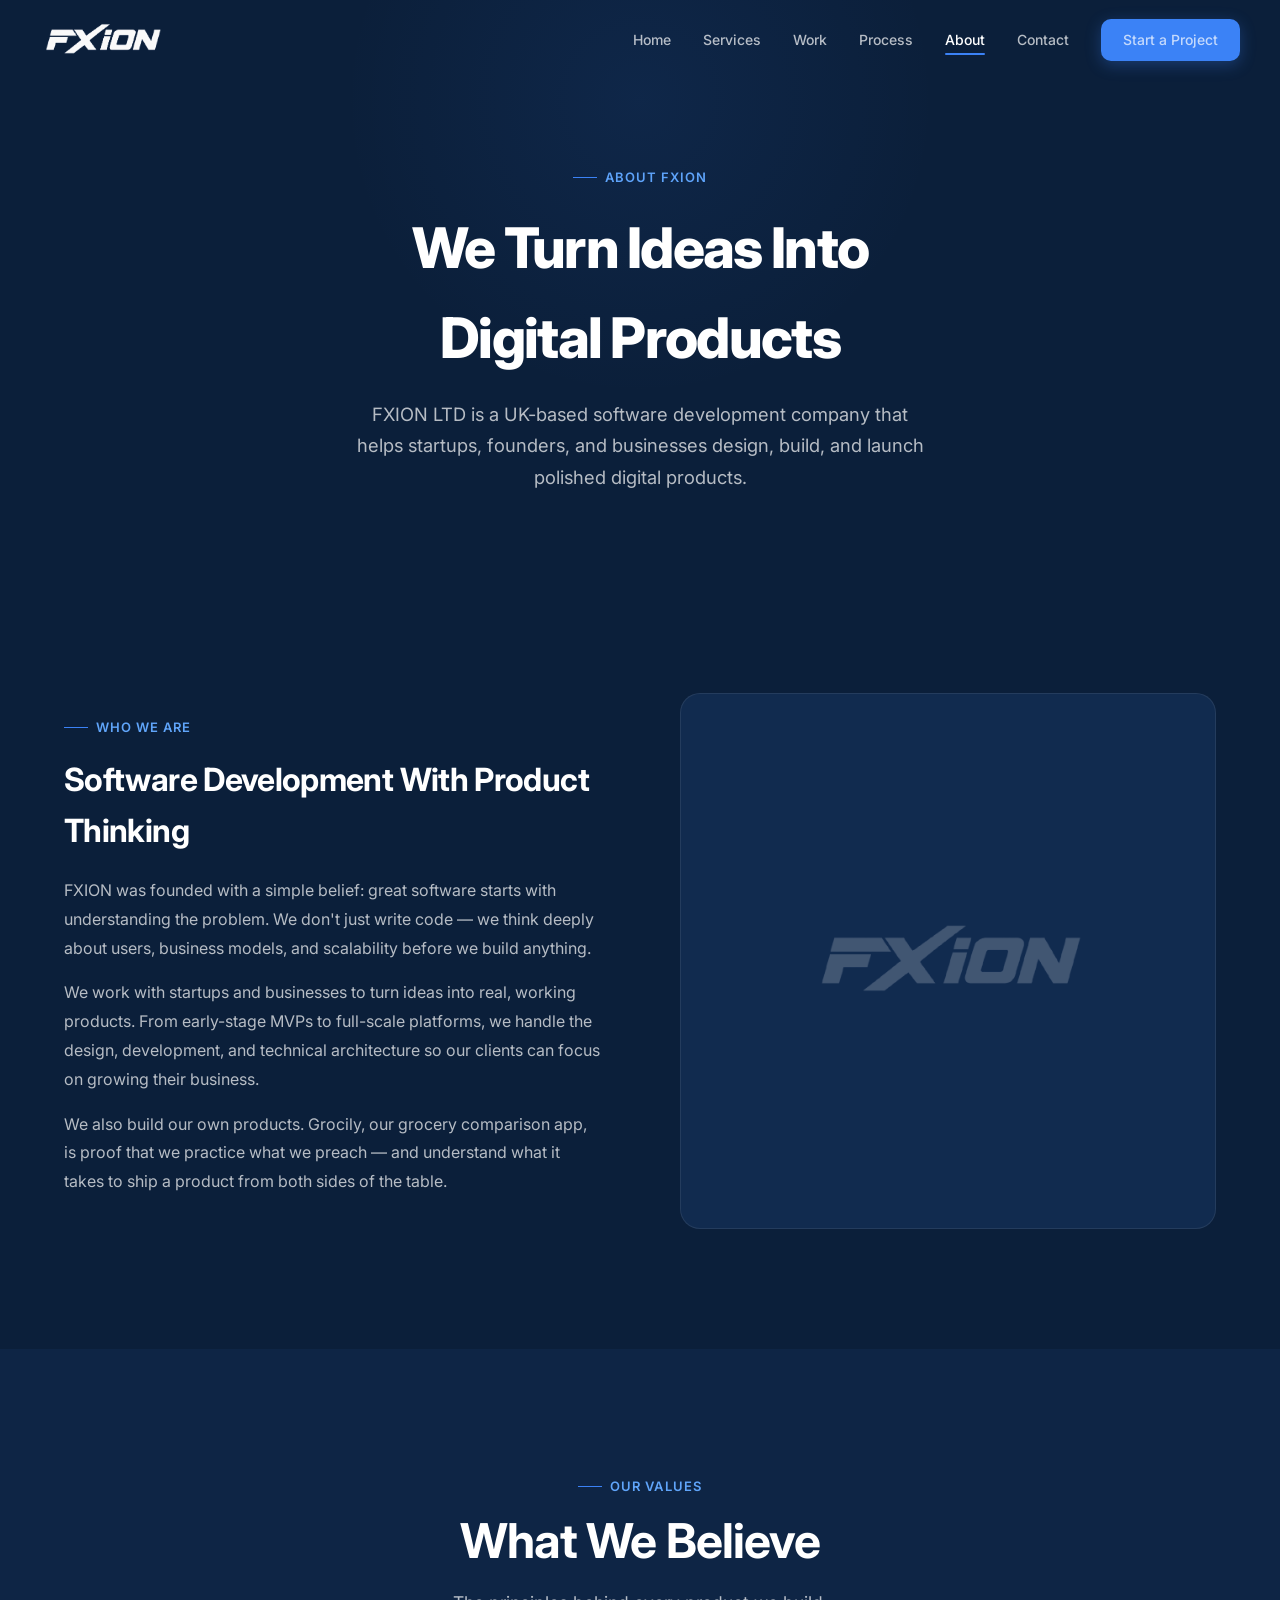
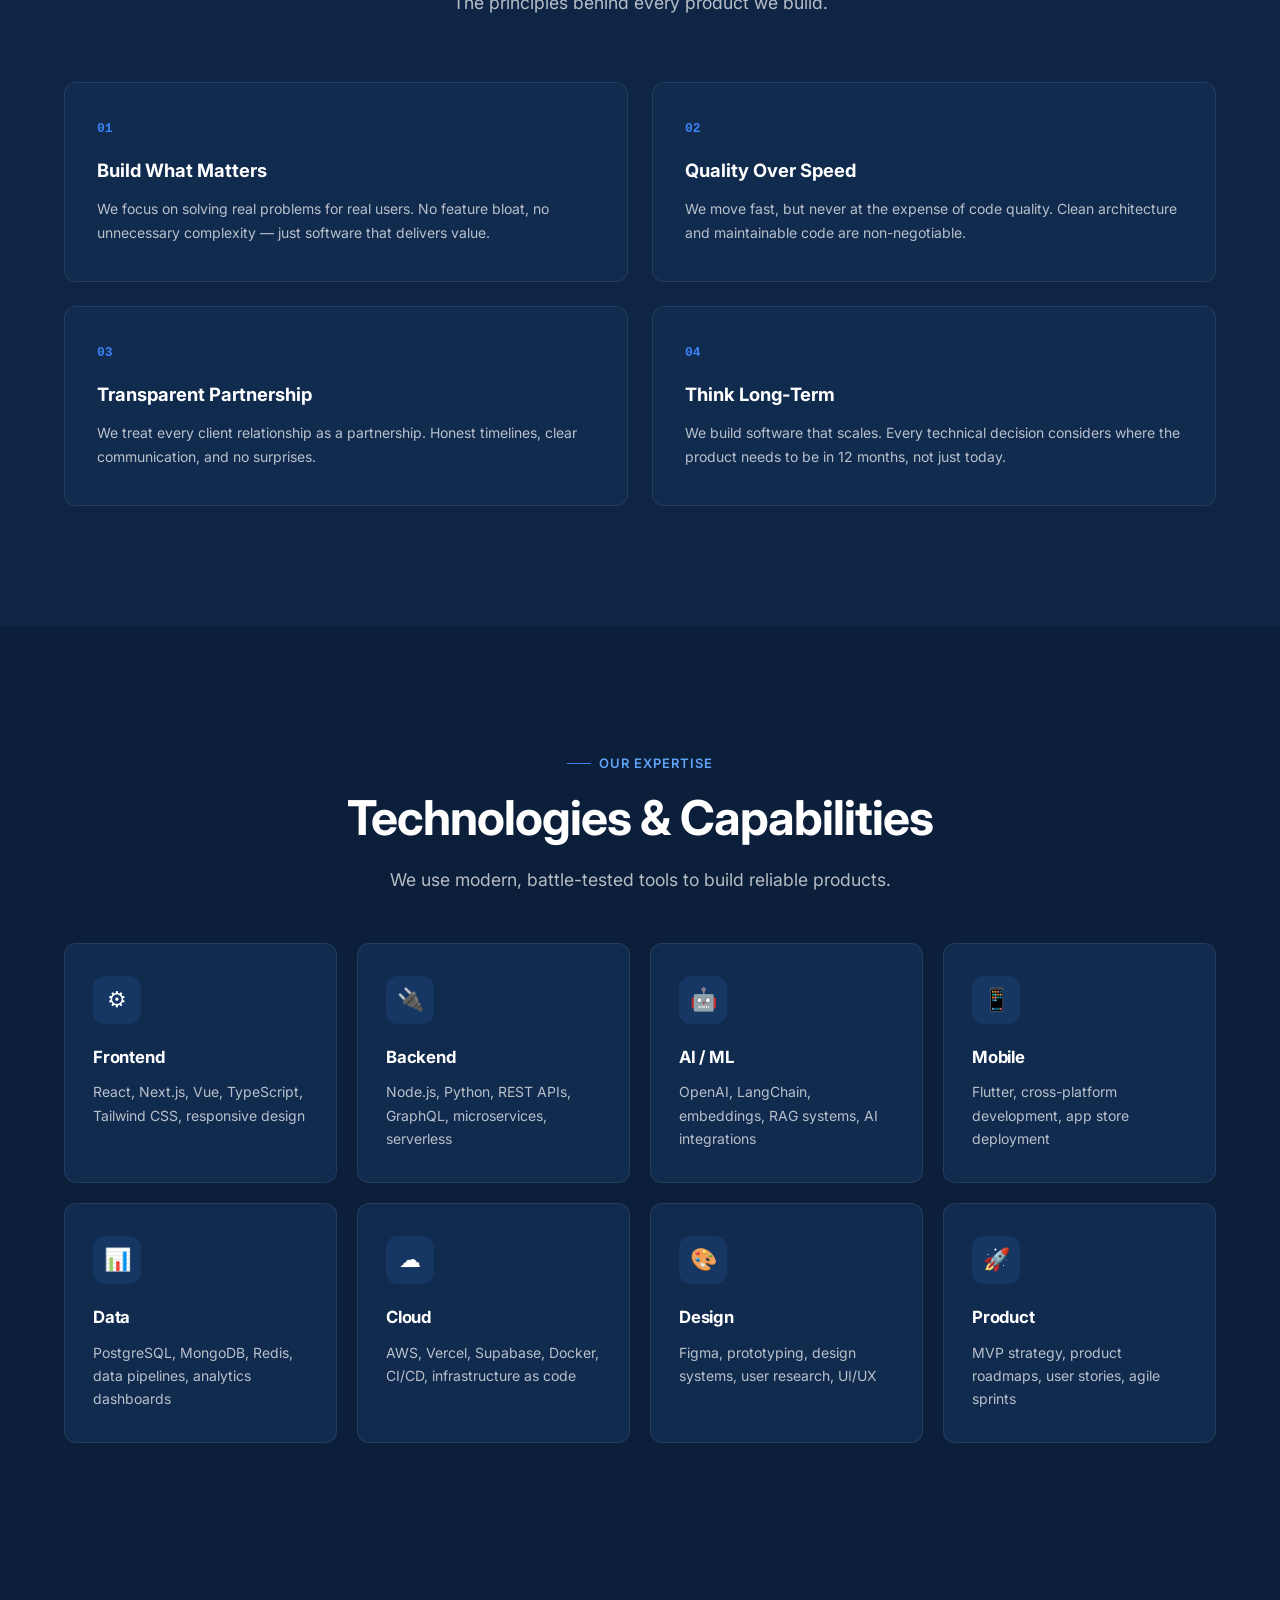
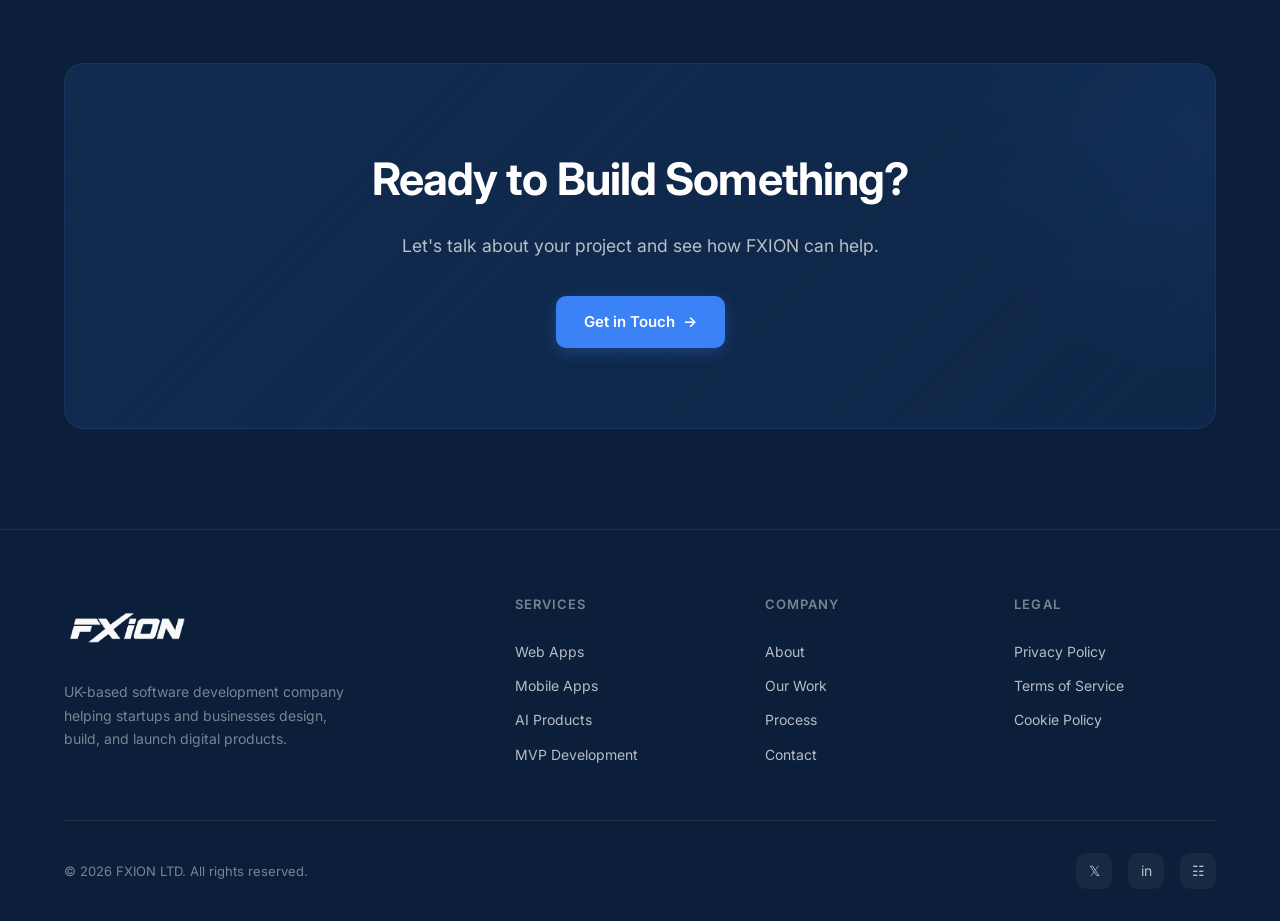
==== about.html @ 4c21328f "Initial FXION LTD website Co-Authored-By: Claude Opus 4.6 <noreply@anthropic.com>" ====
<!DOCTYPE html>
<html lang="en">
<head>
  <meta charset="UTF-8">
  <meta name="viewport" content="width=device-width, initial-scale=1.0">
  <title>About — FXION LTD</title>
  <meta name="description" content="Learn about FXION LTD — a UK-based software development company helping startups and businesses build digital products.">
  <link rel="preconnect" href="https://fonts.googleapis.com">
  <link rel="preconnect" href="https://fonts.gstatic.com" crossorigin>
  <link href="https://fonts.googleapis.com/css2?family=Inter:wght@400;500;600;700;800&display=swap" rel="stylesheet">
  <link rel="stylesheet" href="styles.css">
  <link rel="icon" href="data:image/svg+xml,<svg xmlns='http://www.w3.org/2000/svg' viewBox='0 0 32 32'><text y='28' font-size='28' font-weight='bold' fill='%233B82F6'>X</text></svg>">
</head>
<body>

  <!-- ===== Navigation ===== -->
  <nav class="nav" role="navigation">
    <div class="nav-inner">
      <a href="index.html" class="nav-logo">
        <img src="logo.png" alt="FXION">
      </a>
      <div class="nav-links">
        <a href="index.html">Home</a>
        <a href="index.html#services">Services</a>
        <a href="index.html#work">Work</a>
        <a href="index.html#process">Process</a>
        <a href="about.html" class="active">About</a>
        <a href="contact.html">Contact</a>
        <a href="contact.html" class="btn btn-primary nav-cta">Start a Project</a>
      </div>
      <button class="nav-mobile-toggle" aria-label="Toggle menu" aria-expanded="false">
        <span></span><span></span><span></span>
      </button>
    </div>
    <div class="nav-mobile-menu">
      <a href="index.html">Home</a>
      <a href="index.html#services">Services</a>
      <a href="index.html#work">Work</a>
      <a href="index.html#process">Process</a>
      <a href="about.html">About</a>
      <a href="contact.html">Contact</a>
      <a href="contact.html" class="btn btn-primary" style="margin-top:16px;text-align:center;">Start a Project</a>
    </div>
  </nav>

  <!-- ===== Page Header ===== -->
  <section class="page-header">
    <div class="container">
      <span class="section-label">About FXION</span>
      <h1>We Turn Ideas Into<br>Digital Products</h1>
      <p>FXION LTD is a UK-based software development company that helps startups, founders, and businesses design, build, and launch polished digital products.</p>
    </div>
  </section>

  <!-- ===== Mission ===== -->
  <section class="section">
    <div class="container">
      <div class="about-grid reveal">
        <div>
          <span class="section-label">Who We Are</span>
          <h2>Software Development With Product Thinking</h2>
          <p>FXION was founded with a simple belief: great software starts with understanding the problem. We don't just write code — we think deeply about users, business models, and scalability before we build anything.</p>
          <p>We work with startups and businesses to turn ideas into real, working products. From early-stage MVPs to full-scale platforms, we handle the design, development, and technical architecture so our clients can focus on growing their business.</p>
          <p>We also build our own products. Grocily, our grocery comparison app, is proof that we practice what we preach — and understand what it takes to ship a product from both sides of the table.</p>
        </div>
        <div class="about-visual">
          <img src="logo.png" alt="FXION">
        </div>
      </div>
    </div>
  </section>

  <!-- ===== What We Believe ===== -->
  <section class="section" style="background: var(--bg-secondary);">
    <div class="container">
      <div class="section-center reveal">
        <span class="section-label">Our Values</span>
        <h2 class="section-title">What We Believe</h2>
        <p class="section-subtitle">The principles behind every product we build.</p>
      </div>
      <div class="values-grid">
        <div class="value-card reveal">
          <div class="value-card-number">01</div>
          <h3>Build What Matters</h3>
          <p>We focus on solving real problems for real users. No feature bloat, no unnecessary complexity — just software that delivers value.</p>
        </div>
        <div class="value-card reveal">
          <div class="value-card-number">02</div>
          <h3>Quality Over Speed</h3>
          <p>We move fast, but never at the expense of code quality. Clean architecture and maintainable code are non-negotiable.</p>
        </div>
        <div class="value-card reveal">
          <div class="value-card-number">03</div>
          <h3>Transparent Partnership</h3>
          <p>We treat every client relationship as a partnership. Honest timelines, clear communication, and no surprises.</p>
        </div>
        <div class="value-card reveal">
          <div class="value-card-number">04</div>
          <h3>Think Long-Term</h3>
          <p>We build software that scales. Every technical decision considers where the product needs to be in 12 months, not just today.</p>
        </div>
      </div>
    </div>
  </section>

  <!-- ===== What We Work With ===== -->
  <section class="section">
    <div class="container">
      <div class="section-center reveal">
        <span class="section-label">Our Expertise</span>
        <h2 class="section-title">Technologies &amp; Capabilities</h2>
        <p class="section-subtitle">We use modern, battle-tested tools to build reliable products.</p>
      </div>
      <div class="services-grid" style="margin-top:48px;">
        <div class="service-card reveal">
          <div class="service-icon">&#9881;</div>
          <h3>Frontend</h3>
          <p>React, Next.js, Vue, TypeScript, Tailwind CSS, responsive design</p>
        </div>
        <div class="service-card reveal">
          <div class="service-icon">&#128268;</div>
          <h3>Backend</h3>
          <p>Node.js, Python, REST APIs, GraphQL, microservices, serverless</p>
        </div>
        <div class="service-card reveal">
          <div class="service-icon">&#129302;</div>
          <h3>AI / ML</h3>
          <p>OpenAI, LangChain, embeddings, RAG systems, AI integrations</p>
        </div>
        <div class="service-card reveal">
          <div class="service-icon">&#128241;</div>
          <h3>Mobile</h3>
          <p>Flutter, cross-platform development, app store deployment</p>
        </div>
        <div class="service-card reveal">
          <div class="service-icon">&#128202;</div>
          <h3>Data</h3>
          <p>PostgreSQL, MongoDB, Redis, data pipelines, analytics dashboards</p>
        </div>
        <div class="service-card reveal">
          <div class="service-icon">&#9729;</div>
          <h3>Cloud</h3>
          <p>AWS, Vercel, Supabase, Docker, CI/CD, infrastructure as code</p>
        </div>
        <div class="service-card reveal">
          <div class="service-icon">&#127912;</div>
          <h3>Design</h3>
          <p>Figma, prototyping, design systems, user research, UI/UX</p>
        </div>
        <div class="service-card reveal">
          <div class="service-icon">&#128640;</div>
          <h3>Product</h3>
          <p>MVP strategy, product roadmaps, user stories, agile sprints</p>
        </div>
      </div>
    </div>
  </section>

  <!-- ===== CTA ===== -->
  <section class="cta-banner">
    <div class="container">
      <div class="cta-box reveal">
        <h2>Ready to Build Something?</h2>
        <p>Let's talk about your project and see how FXION can help.</p>
        <div class="hero-actions">
          <a href="contact.html" class="btn btn-primary">Get in Touch <span class="btn-arrow">&rarr;</span></a>
        </div>
      </div>
    </div>
  </section>

  <!-- ===== Footer ===== -->
  <footer class="footer">
    <div class="container">
      <div class="footer-grid">
        <div class="footer-brand">
          <a href="index.html" class="nav-logo">
            <img src="logo.png" alt="FXION">
          </a>
          <p>UK-based software development company helping startups and businesses design, build, and launch digital products.</p>
        </div>
        <div class="footer-col">
          <h4>Services</h4>
          <a href="index.html#services">Web Apps</a>
          <a href="index.html#services">Mobile Apps</a>
          <a href="index.html#services">AI Products</a>
          <a href="index.html#services">MVP Development</a>
        </div>
        <div class="footer-col">
          <h4>Company</h4>
          <a href="about.html">About</a>
          <a href="index.html#work">Our Work</a>
          <a href="index.html#process">Process</a>
          <a href="contact.html">Contact</a>
        </div>
        <div class="footer-col">
          <h4>Legal</h4>
          <a href="#">Privacy Policy</a>
          <a href="#">Terms of Service</a>
          <a href="#">Cookie Policy</a>
        </div>
      </div>
      <div class="footer-bottom">
        <span>&copy; 2026 FXION LTD. All rights reserved.</span>
        <div class="footer-social">
          <a href="#" aria-label="Twitter">&#120143;</a>
          <a href="#" aria-label="LinkedIn">in</a>
          <a href="#" aria-label="GitHub">&#9783;</a>
        </div>
      </div>
    </div>
  </footer>

  <script src="script.js"></script>
</body>
</html>
---- styles.css ----
/* ========================================
   FXION LTD — Global Styles
   ======================================== */

*, *::before, *::after {
  margin: 0;
  padding: 0;
  box-sizing: border-box;
}

:root {
  --bg-primary: #0B1F3A;
  --bg-secondary: #0E2545;
  --bg-card: #112B4F;
  --bg-card-hover: #153562;
  --accent: #3B82F6;
  --accent-light: #60A5FA;
  --accent-glow: rgba(59, 130, 246, 0.12);
  --green: #22C55E;
  --green-glow: rgba(34, 197, 94, 0.12);
  --purple: #818CF8;
  --purple-glow: rgba(129, 140, 248, 0.12);
  --text-primary: #FFFFFF;
  --text-secondary: rgba(255, 255, 255, 0.7);
  --text-muted: rgba(255, 255, 255, 0.45);
  --border: rgba(255, 255, 255, 0.08);
  --border-light: rgba(255, 255, 255, 0.12);
  --radius: 12px;
  --radius-lg: 20px;
  --transition: 0.3s cubic-bezier(0.4, 0, 0.2, 1);
  --font: 'Inter', -apple-system, BlinkMacSystemFont, 'Segoe UI', sans-serif;
  --font-mono: 'JetBrains Mono', 'Fira Code', monospace;
}

html {
  scroll-behavior: smooth;
  -webkit-font-smoothing: antialiased;
  -moz-osx-font-smoothing: grayscale;
}

body {
  font-family: var(--font);
  background: var(--bg-primary);
  color: var(--text-primary);
  line-height: 1.6;
  overflow-x: hidden;
}

a { text-decoration: none; color: inherit; }
img { max-width: 100%; display: block; }
ul { list-style: none; }

/* --- Utility --- */
.container {
  max-width: 1200px;
  margin: 0 auto;
  padding: 0 24px;
}

.section {
  padding: 120px 0;
}

.section-label {
  display: inline-flex;
  align-items: center;
  gap: 8px;
  font-size: 13px;
  font-weight: 600;
  letter-spacing: 0.08em;
  text-transform: uppercase;
  color: var(--accent-light);
  margin-bottom: 16px;
}

.section-label::before {
  content: '';
  width: 24px;
  height: 1px;
  background: var(--accent);
}

.section-title {
  font-size: clamp(2rem, 4vw, 3rem);
  font-weight: 700;
  line-height: 1.15;
  letter-spacing: -0.02em;
  margin-bottom: 20px;
}

.section-subtitle {
  font-size: 1.1rem;
  color: var(--text-secondary);
  max-width: 580px;
  line-height: 1.7;
}

.section-center {
  text-align: center;
}

.section-center .section-subtitle {
  margin-left: auto;
  margin-right: auto;
}

/* --- Buttons --- */
.btn {
  display: inline-flex;
  align-items: center;
  gap: 8px;
  padding: 14px 28px;
  border-radius: 10px;
  font-size: 15px;
  font-weight: 600;
  font-family: var(--font);
  cursor: pointer;
  border: none;
  transition: var(--transition);
  white-space: nowrap;
}

.btn-primary {
  background: var(--accent);
  color: #fff;
  box-shadow: 0 4px 16px rgba(59, 130, 246, 0.3);
}

.btn-primary:hover {
  background: #2563EB;
  transform: translateY(-2px);
  box-shadow: 0 0 24px rgba(59, 130, 246, 0.25), 0 8px 24px rgba(59, 130, 246, 0.35);
}

.btn-secondary {
  background: rgba(255, 255, 255, 0.06);
  color: var(--text-primary);
  border: 1px solid var(--border-light);
}

.btn-secondary:hover {
  background: rgba(255, 255, 255, 0.1);
  border-color: rgba(255, 255, 255, 0.2);
  transform: translateY(-2px);
}

.btn-arrow { transition: transform 0.2s; }
.btn:hover .btn-arrow { transform: translateX(3px); }

/* ========================================
   Navigation
   ======================================== */
.nav {
  position: fixed;
  top: 0;
  left: 0;
  right: 0;
  z-index: 1000;
  padding: 0 24px;
  transition: var(--transition);
}

.nav.scrolled {
  background: rgba(11, 31, 58, 0.85);
  backdrop-filter: blur(20px);
  -webkit-backdrop-filter: blur(20px);
  border-bottom: 1px solid var(--border);
}

.nav-inner {
  max-width: 1200px;
  margin: 0 auto;
  display: flex;
  align-items: center;
  justify-content: space-between;
  height: 80px;
}

.nav-logo {
  display: flex;
  align-items: center;
}

.nav-logo img {
  height: 70px;
  width: auto;
}

.nav-links {
  display: flex;
  align-items: center;
  gap: 32px;
}

.nav-links a {
  font-size: 14px;
  font-weight: 500;
  color: var(--text-secondary);
  transition: var(--transition);
  position: relative;
}

.nav-links a:hover,
.nav-links a.active {
  color: var(--text-primary);
}

.nav-links a.active::after {
  content: '';
  position: absolute;
  bottom: -4px;
  left: 0;
  right: 0;
  height: 2px;
  background: var(--accent);
  border-radius: 1px;
}

.nav-cta {
  padding: 10px 22px !important;
  font-size: 14px !important;
}

.nav-mobile-toggle {
  display: none;
  flex-direction: column;
  gap: 5px;
  cursor: pointer;
  padding: 4px;
  background: none;
  border: none;
}

.nav-mobile-toggle span {
  width: 22px;
  height: 2px;
  background: var(--text-primary);
  border-radius: 2px;
  transition: var(--transition);
}

.nav-mobile-menu {
  display: none;
  position: fixed;
  top: 80px;
  left: 0;
  right: 0;
  bottom: 0;
  background: var(--bg-primary);
  padding: 40px 24px;
  flex-direction: column;
  gap: 24px;
  z-index: 999;
}

.nav-mobile-menu.open { display: flex; }

.nav-mobile-menu a {
  font-size: 1.25rem;
  font-weight: 500;
  color: var(--text-secondary);
  padding: 12px 0;
  border-bottom: 1px solid var(--border);
  transition: var(--transition);
}

.nav-mobile-menu a:hover { color: var(--text-primary); }

/* ========================================
   Hero
   ======================================== */
.hero {
  min-height: 100vh;
  display: flex;
  align-items: center;
  position: relative;
  overflow: hidden;
  padding-top: 80px;
}

.hero-bg {
  position: absolute;
  inset: 0;
  overflow: hidden;
  pointer-events: none;
}

.hero-gradient-1 {
  position: absolute;
  width: 800px;
  height: 800px;
  border-radius: 50%;
  background: radial-gradient(circle, rgba(59, 130, 246, 0.12) 0%, transparent 70%);
  top: -200px;
  right: -200px;
  animation: floatGlow 8s ease-in-out infinite;
}

.hero-gradient-2 {
  position: absolute;
  width: 600px;
  height: 600px;
  border-radius: 50%;
  background: radial-gradient(circle, rgba(59, 130, 246, 0.06) 0%, transparent 70%);
  bottom: -100px;
  left: -150px;
  animation: floatGlow 10s ease-in-out infinite reverse;
}

.hero-grid {
  position: absolute;
  inset: 0;
  background-image:
    linear-gradient(rgba(255, 255, 255, 0.02) 1px, transparent 1px),
    linear-gradient(90deg, rgba(255, 255, 255, 0.02) 1px, transparent 1px);
  background-size: 80px 80px;
  mask-image: radial-gradient(ellipse 60% 60% at 50% 40%, black 20%, transparent 70%);
  -webkit-mask-image: radial-gradient(ellipse 60% 60% at 50% 40%, black 20%, transparent 70%);
}

.hero-content {
  position: relative;
  z-index: 1;
  text-align: center;
  max-width: 840px;
  margin: 0 auto;
}

.hero-badge {
  display: inline-flex;
  align-items: center;
  gap: 8px;
  padding: 8px 16px;
  background: rgba(59, 130, 246, 0.1);
  border: 1px solid rgba(59, 130, 246, 0.2);
  border-radius: 100px;
  font-size: 13px;
  font-weight: 500;
  color: var(--accent-light);
  margin-bottom: 32px;
  animation: fadeInUp 0.8s ease both;
}

.hero-badge-dot {
  width: 6px;
  height: 6px;
  background: var(--green);
  border-radius: 50%;
  animation: pulse 2s infinite;
}

.hero h1 {
  font-size: clamp(2.8rem, 7vw, 4.5rem);
  font-weight: 800;
  line-height: 1.08;
  letter-spacing: -0.03em;
  margin-bottom: 24px;
  animation: fadeInUp 0.8s ease 0.1s both;
}

.hero h1 .highlight {
  background: linear-gradient(135deg, var(--accent-light) 0%, var(--accent) 50%, #818CF8 100%);
  -webkit-background-clip: text;
  -webkit-text-fill-color: transparent;
  background-clip: text;
}

.hero-subtitle {
  font-size: clamp(1.05rem, 2vw, 1.2rem);
  color: var(--text-secondary);
  max-width: 620px;
  margin: 0 auto 40px;
  line-height: 1.7;
  animation: fadeInUp 0.8s ease 0.2s both;
}

.hero-actions {
  display: flex;
  align-items: center;
  justify-content: center;
  gap: 16px;
  flex-wrap: wrap;
  animation: fadeInUp 0.8s ease 0.3s both;
}

.hero-clients {
  margin-top: 80px;
  padding-top: 48px;
  border-top: 1px solid var(--border);
  animation: fadeInUp 0.8s ease 0.5s both;
  text-align: center;
}

.hero-clients-label {
  font-size: 13px;
  font-weight: 500;
  color: var(--text-muted);
  text-transform: uppercase;
  letter-spacing: 0.08em;
  margin-bottom: 24px;
}

.hero-clients-logos {
  display: flex;
  justify-content: center;
  align-items: center;
  gap: 48px;
  flex-wrap: wrap;
}

.client-logo {
  font-size: 1.1rem;
  font-weight: 700;
  color: var(--text-muted);
  letter-spacing: 0.02em;
  opacity: 0.5;
  transition: var(--transition);
}

.client-logo:hover { opacity: 0.8; }

/* ========================================
   Services
   ======================================== */
.services-grid {
  display: grid;
  grid-template-columns: repeat(4, 1fr);
  gap: 20px;
  margin-top: 64px;
}

.service-card {
  padding: 32px 28px;
  border-radius: var(--radius);
  background: var(--bg-card);
  border: 1px solid var(--border);
  transition: var(--transition);
  position: relative;
  overflow: hidden;
}

.service-card::before {
  content: '';
  position: absolute;
  top: 0;
  left: 0;
  right: 0;
  height: 2px;
  background: linear-gradient(90deg, transparent, var(--accent), transparent);
  opacity: 0;
  transition: var(--transition);
}

.service-card:hover {
  background: var(--bg-card-hover);
  border-color: rgba(59, 130, 246, 0.2);
  transform: translateY(-4px);
}

.service-card:hover::before { opacity: 1; }

.service-icon {
  width: 48px;
  height: 48px;
  border-radius: 12px;
  background: var(--accent-glow);
  display: flex;
  align-items: center;
  justify-content: center;
  margin-bottom: 20px;
  font-size: 22px;
}

.service-card h3 {
  font-size: 1.05rem;
  font-weight: 700;
  margin-bottom: 10px;
  letter-spacing: -0.01em;
}

.service-card p {
  font-size: 14px;
  color: var(--text-secondary);
  line-height: 1.65;
}

/* ========================================
   Products & Work
   ======================================== */
.work-category {
  margin-bottom: 32px;
}

.work-category-label {
  display: inline-flex;
  align-items: center;
  gap: 8px;
  padding: 6px 14px;
  border-radius: 100px;
  font-size: 12px;
  font-weight: 600;
  letter-spacing: 0.06em;
  text-transform: uppercase;
  margin-bottom: 24px;
}

.work-category-label.own {
  background: var(--green-glow);
  color: var(--green);
  border: 1px solid rgba(34, 197, 94, 0.2);
}

.work-category-label.client {
  background: var(--purple-glow);
  color: var(--purple);
  border: 1px solid rgba(129, 140, 248, 0.2);
}

.work-card {
  display: grid;
  grid-template-columns: 1fr 1fr;
  gap: 64px;
  align-items: center;
  padding: 48px;
  border-radius: var(--radius-lg);
  background: var(--bg-card);
  border: 1px solid var(--border);
  margin-bottom: 32px;
  transition: var(--transition);
}

.work-card:hover {
  border-color: var(--border-light);
}

.work-card-info h3 {
  font-size: 1.6rem;
  font-weight: 700;
  letter-spacing: -0.02em;
  margin-bottom: 8px;
}

.work-card-badge {
  display: inline-block;
  font-size: 12px;
  font-weight: 600;
  padding: 4px 12px;
  border-radius: 100px;
  margin-bottom: 16px;
}

.work-card-badge.own {
  background: var(--green-glow);
  color: var(--green);
}

.work-card-badge.client {
  background: var(--purple-glow);
  color: var(--purple);
}

.work-card-info p {
  font-size: 15px;
  color: var(--text-secondary);
  line-height: 1.75;
  margin-bottom: 24px;
}

.work-card-tags {
  display: flex;
  flex-wrap: wrap;
  gap: 8px;
}

.work-tag {
  font-size: 12px;
  font-weight: 500;
  padding: 6px 14px;
  border-radius: 100px;
  background: rgba(255, 255, 255, 0.05);
  color: var(--text-secondary);
  border: 1px solid var(--border);
}

.work-card-visual {
  border-radius: var(--radius);
  overflow: hidden;
  background: var(--bg-secondary);
  border: 1px solid var(--border);
  aspect-ratio: 4 / 3;
  display: flex;
  align-items: center;
  justify-content: center;
  position: relative;
}

/* Grocily mockup */
.grocily-mockup {
  width: 220px;
  background: #fff;
  border-radius: 24px;
  padding: 16px;
  box-shadow: 0 20px 60px rgba(0, 0, 0, 0.3);
  position: relative;
}

.grocily-header {
  text-align: center;
  margin-bottom: 16px;
}

.grocily-header h4 {
  font-size: 16px;
  font-weight: 800;
  color: var(--green);
  letter-spacing: -0.02em;
}

.grocily-header p {
  font-size: 10px;
  color: #888;
  margin-top: 2px;
}

.grocily-list {
  display: flex;
  flex-direction: column;
  gap: 8px;
  margin-bottom: 16px;
}

.grocily-item {
  display: flex;
  align-items: center;
  gap: 10px;
  padding: 10px 12px;
  background: #f5f7fa;
  border-radius: 10px;
  font-size: 13px;
  font-weight: 500;
  color: #333;
}

.grocily-check {
  width: 18px;
  height: 18px;
  border-radius: 5px;
  border: 2px solid #ddd;
  flex-shrink: 0;
}

.grocily-item.checked .grocily-check {
  background: var(--green);
  border-color: var(--green);
  position: relative;
}

.grocily-item.checked .grocily-check::after {
  content: '';
  position: absolute;
  top: 3px;
  left: 5px;
  width: 5px;
  height: 8px;
  border: solid #fff;
  border-width: 0 2px 2px 0;
  transform: rotate(45deg);
}

.grocily-compare {
  background: var(--green);
  color: #fff;
  border: none;
  border-radius: 10px;
  padding: 10px;
  width: 100%;
  font-size: 13px;
  font-weight: 700;
  font-family: var(--font);
  text-align: center;
}

/* AIGEO mockup */
.aigeo-mockup {
  padding: 24px;
  width: 85%;
}

.aigeo-bar {
  display: flex;
  align-items: center;
  gap: 8px;
  margin-bottom: 20px;
}

.aigeo-dot {
  width: 10px;
  height: 10px;
  border-radius: 50%;
}

.aigeo-dot:nth-child(1) { background: #EF4444; }
.aigeo-dot:nth-child(2) { background: #F59E0B; }
.aigeo-dot:nth-child(3) { background: #22C55E; }

.aigeo-content {
  display: flex;
  gap: 12px;
}

.aigeo-chart {
  flex: 2;
  background: var(--bg-card);
  border-radius: 10px;
  border: 1px solid var(--border);
  padding: 16px;
}

.aigeo-chart-title {
  font-size: 10px;
  font-weight: 600;
  color: var(--text-muted);
  text-transform: uppercase;
  letter-spacing: 0.06em;
  margin-bottom: 12px;
}

.aigeo-bars {
  display: flex;
  align-items: flex-end;
  gap: 6px;
  height: 100px;
}

.aigeo-bar-item {
  flex: 1;
  border-radius: 4px 4px 0 0;
  opacity: 0;
  animation: barGrow 0.6s ease forwards;
}

.aigeo-bar-item:nth-child(1) { height: 45%; background: linear-gradient(to top, var(--purple), #a78bfa); animation-delay: 0.1s; }
.aigeo-bar-item:nth-child(2) { height: 65%; background: linear-gradient(to top, var(--purple), #a78bfa); animation-delay: 0.15s; }
.aigeo-bar-item:nth-child(3) { height: 50%; background: linear-gradient(to top, var(--purple), #a78bfa); animation-delay: 0.2s; }
.aigeo-bar-item:nth-child(4) { height: 80%; background: linear-gradient(to top, var(--purple), #a78bfa); animation-delay: 0.25s; }
.aigeo-bar-item:nth-child(5) { height: 70%; background: linear-gradient(to top, var(--purple), #a78bfa); animation-delay: 0.3s; }
.aigeo-bar-item:nth-child(6) { height: 90%; background: linear-gradient(to top, var(--purple), #a78bfa); animation-delay: 0.35s; }

.aigeo-sidebar {
  flex: 1;
  display: flex;
  flex-direction: column;
  gap: 12px;
}

.aigeo-metric {
  flex: 1;
  background: var(--bg-card);
  border-radius: 10px;
  border: 1px solid var(--border);
  padding: 14px;
  display: flex;
  flex-direction: column;
  justify-content: center;
}

.aigeo-metric-label {
  font-size: 9px;
  font-weight: 600;
  color: var(--text-muted);
  text-transform: uppercase;
  letter-spacing: 0.06em;
  margin-bottom: 4px;
}

.aigeo-metric-value {
  font-size: 1.2rem;
  font-weight: 700;
  font-family: var(--font-mono);
  color: var(--purple);
}

.aigeo-metric-change {
  font-size: 10px;
  font-weight: 600;
  color: var(--green);
  margin-top: 2px;
}

/* ========================================
   Process
   ======================================== */
.process-grid {
  display: grid;
  grid-template-columns: repeat(3, 1fr);
  gap: 24px;
  margin-top: 64px;
}

.process-grid .row-2 {
  margin-top: 24px;
}

.process-card {
  padding: 36px 32px;
  border-radius: var(--radius);
  background: var(--bg-card);
  border: 1px solid var(--border);
  transition: var(--transition);
  position: relative;
}

.process-card:hover {
  border-color: var(--border-light);
  transform: translateY(-2px);
}

.process-number {
  font-size: 13px;
  font-weight: 700;
  color: var(--accent);
  font-family: var(--font-mono);
  margin-bottom: 16px;
}

.process-card h3 {
  font-size: 1.15rem;
  font-weight: 700;
  margin-bottom: 10px;
}

.process-card p {
  font-size: 14px;
  color: var(--text-secondary);
  line-height: 1.7;
}

/* ========================================
   Why FXION
   ======================================== */
.why-grid {
  display: grid;
  grid-template-columns: repeat(2, 1fr);
  gap: 20px;
  margin-top: 64px;
}

.why-card {
  padding: 32px 28px;
  border-radius: var(--radius);
  background: var(--bg-card);
  border: 1px solid var(--border);
  transition: var(--transition);
  display: flex;
  gap: 16px;
  align-items: flex-start;
}

.why-card:hover {
  border-color: var(--border-light);
  transform: translateY(-2px);
}

.why-icon {
  width: 40px;
  height: 40px;
  border-radius: 10px;
  background: var(--accent-glow);
  display: flex;
  align-items: center;
  justify-content: center;
  flex-shrink: 0;
  font-size: 18px;
}

.why-card h3 {
  font-size: 1rem;
  font-weight: 700;
  margin-bottom: 6px;
}

.why-card p {
  font-size: 14px;
  color: var(--text-secondary);
  line-height: 1.65;
}

/* ========================================
   CTA Banner
   ======================================== */
.cta-banner {
  text-align: center;
  padding: 100px 0;
}

.cta-box {
  padding: 80px 60px;
  border-radius: var(--radius-lg);
  background: linear-gradient(135deg, var(--bg-card) 0%, rgba(59, 130, 246, 0.08) 100%);
  border: 1px solid rgba(59, 130, 246, 0.15);
  position: relative;
  overflow: hidden;
}

.cta-box::before {
  content: '';
  position: absolute;
  top: -50%;
  right: -20%;
  width: 500px;
  height: 500px;
  border-radius: 50%;
  background: radial-gradient(circle, rgba(59, 130, 246, 0.08) 0%, transparent 70%);
  pointer-events: none;
}

.cta-box h2 {
  font-size: clamp(2rem, 4vw, 2.8rem);
  font-weight: 700;
  letter-spacing: -0.02em;
  margin-bottom: 16px;
  position: relative;
}

.cta-box p {
  color: var(--text-secondary);
  font-size: 1.1rem;
  margin-bottom: 36px;
  position: relative;
}

.cta-box .hero-actions { position: relative; }

/* ========================================
   Page Header (About / Contact)
   ======================================== */
.page-header {
  padding: 160px 0 80px;
  text-align: center;
  position: relative;
  overflow: hidden;
}

.page-header::before {
  content: '';
  position: absolute;
  width: 600px;
  height: 600px;
  border-radius: 50%;
  background: radial-gradient(circle, rgba(59, 130, 246, 0.08) 0%, transparent 70%);
  top: -200px;
  left: 50%;
  transform: translateX(-50%);
  pointer-events: none;
}

.page-header h1 {
  font-size: clamp(2.5rem, 5vw, 3.5rem);
  font-weight: 800;
  letter-spacing: -0.03em;
  margin-bottom: 16px;
  position: relative;
}

.page-header p {
  font-size: 1.15rem;
  color: var(--text-secondary);
  max-width: 580px;
  margin: 0 auto;
  line-height: 1.7;
  position: relative;
}

/* ========================================
   About Page
   ======================================== */
.about-grid {
  display: grid;
  grid-template-columns: 1fr 1fr;
  gap: 80px;
  align-items: center;
}

.about-grid h2 {
  font-size: 2rem;
  font-weight: 700;
  letter-spacing: -0.02em;
  margin-bottom: 20px;
}

.about-grid p {
  color: var(--text-secondary);
  line-height: 1.8;
  margin-bottom: 16px;
}

.about-visual {
  border-radius: var(--radius-lg);
  background: var(--bg-card);
  border: 1px solid var(--border);
  padding: 48px;
  display: flex;
  align-items: center;
  justify-content: center;
  aspect-ratio: 1;
}

.about-visual img {
  width: 280px;
  height: auto;
  opacity: 0.2;
  filter: brightness(2);
}

.values-grid {
  display: grid;
  grid-template-columns: repeat(2, 1fr);
  gap: 24px;
  margin-top: 64px;
}

.value-card {
  padding: 36px 32px;
  border-radius: var(--radius);
  background: var(--bg-card);
  border: 1px solid var(--border);
  transition: var(--transition);
}

.value-card:hover {
  border-color: var(--border-light);
  transform: translateY(-2px);
}

.value-card-number {
  font-size: 13px;
  font-weight: 700;
  color: var(--accent);
  font-family: var(--font-mono);
  margin-bottom: 16px;
}

.value-card h3 {
  font-size: 1.15rem;
  font-weight: 700;
  margin-bottom: 12px;
}

.value-card p {
  font-size: 14px;
  color: var(--text-secondary);
  line-height: 1.7;
}

/* ========================================
   Contact Page
   ======================================== */
.contact-grid {
  display: grid;
  grid-template-columns: 1fr 1fr;
  gap: 64px;
  align-items: start;
}

.contact-info h2 {
  font-size: 2rem;
  font-weight: 700;
  letter-spacing: -0.02em;
  margin-bottom: 16px;
}

.contact-info > p {
  color: var(--text-secondary);
  line-height: 1.7;
  margin-bottom: 40px;
}

.contact-methods {
  display: flex;
  flex-direction: column;
  gap: 24px;
}

.contact-method {
  display: flex;
  align-items: flex-start;
  gap: 16px;
}

.contact-method-icon {
  width: 44px;
  height: 44px;
  border-radius: 12px;
  background: var(--accent-glow);
  display: flex;
  align-items: center;
  justify-content: center;
  color: var(--accent-light);
  font-size: 18px;
  flex-shrink: 0;
}

.contact-method-label {
  font-size: 13px;
  color: var(--text-muted);
  margin-bottom: 4px;
}

.contact-method-value {
  font-weight: 600;
  font-size: 15px;
}

.contact-form {
  padding: 40px;
  border-radius: var(--radius-lg);
  background: var(--bg-card);
  border: 1px solid var(--border);
}

.form-group {
  margin-bottom: 20px;
}

.form-group label {
  display: block;
  font-size: 13px;
  font-weight: 600;
  margin-bottom: 8px;
  color: var(--text-secondary);
}

.form-group input,
.form-group select,
.form-group textarea {
  width: 100%;
  padding: 14px 16px;
  border-radius: 10px;
  background: var(--bg-secondary);
  border: 1px solid var(--border);
  color: var(--text-primary);
  font-family: var(--font);
  font-size: 15px;
  transition: var(--transition);
  outline: none;
}

.form-group input::placeholder,
.form-group textarea::placeholder {
  color: var(--text-muted);
}

.form-group input:focus,
.form-group select:focus,
.form-group textarea:focus {
  border-color: var(--accent);
  box-shadow: 0 0 0 3px rgba(59, 130, 246, 0.12);
}

.form-group textarea {
  resize: vertical;
  min-height: 140px;
}

.form-row {
  display: grid;
  grid-template-columns: 1fr 1fr;
  gap: 16px;
}

.form-submit {
  width: 100%;
  margin-top: 8px;
  justify-content: center;
}

/* ========================================
   Footer
   ======================================== */
.footer {
  border-top: 1px solid var(--border);
  padding: 64px 0 32px;
}

.footer-grid {
  display: grid;
  grid-template-columns: 2fr 1fr 1fr 1fr;
  gap: 48px;
  margin-bottom: 48px;
}

.footer-brand p {
  color: var(--text-muted);
  font-size: 14px;
  line-height: 1.7;
  margin-top: 16px;
  max-width: 300px;
}

.footer-col h4 {
  font-size: 13px;
  font-weight: 600;
  text-transform: uppercase;
  letter-spacing: 0.08em;
  color: var(--text-muted);
  margin-bottom: 20px;
}

.footer-col a {
  display: block;
  font-size: 14px;
  color: var(--text-secondary);
  padding: 6px 0;
  transition: var(--transition);
}

.footer-col a:hover { color: var(--text-primary); }

.footer-bottom {
  display: flex;
  align-items: center;
  justify-content: space-between;
  padding-top: 32px;
  border-top: 1px solid var(--border);
  font-size: 13px;
  color: var(--text-muted);
}

.footer-social {
  display: flex;
  gap: 16px;
}

.footer-social a {
  width: 36px;
  height: 36px;
  border-radius: 10px;
  background: rgba(255, 255, 255, 0.05);
  display: flex;
  align-items: center;
  justify-content: center;
  transition: var(--transition);
  color: var(--text-secondary);
  font-size: 14px;
}

.footer-social a:hover {
  background: var(--accent-glow);
  color: var(--accent-light);
}

/* ========================================
   Animations
   ======================================== */
@keyframes fadeInUp {
  from { opacity: 0; transform: translateY(24px); }
  to { opacity: 1; transform: translateY(0); }
}

@keyframes floatGlow {
  0%, 100% { transform: translate(0, 0) scale(1); }
  50% { transform: translate(-20px, 20px) scale(1.05); }
}

@keyframes pulse {
  0%, 100% { opacity: 1; }
  50% { opacity: 0.4; }
}

@keyframes barGrow {
  from { opacity: 0; transform: scaleY(0); transform-origin: bottom; }
  to { opacity: 1; transform: scaleY(1); transform-origin: bottom; }
}

.reveal {
  opacity: 0;
  transform: translateY(32px);
  transition: opacity 0.7s ease, transform 0.7s ease;
}

.reveal.visible {
  opacity: 1;
  transform: translateY(0);
}

/* ========================================
   Responsive
   ======================================== */
@media (max-width: 1024px) {
  .services-grid {
    grid-template-columns: repeat(2, 1fr);
  }

  .process-grid {
    grid-template-columns: repeat(2, 1fr);
  }

  .footer-grid {
    grid-template-columns: 1fr 1fr;
    gap: 32px;
  }
}

@media (max-width: 768px) {
  .section { padding: 80px 0; }

  .nav-links { display: none; }
  .nav-mobile-toggle { display: flex; }

  .hero h1 { font-size: clamp(2.2rem, 8vw, 3rem); }

  .services-grid {
    grid-template-columns: 1fr;
  }

  .work-card {
    grid-template-columns: 1fr;
    gap: 32px;
    padding: 32px 24px;
  }

  .work-card-visual { order: -1; }

  .process-grid,
  .why-grid,
  .values-grid {
    grid-template-columns: 1fr;
  }

  .about-grid {
    grid-template-columns: 1fr;
    gap: 40px;
  }

  .contact-grid {
    grid-template-columns: 1fr;
    gap: 48px;
  }

  .form-row { grid-template-columns: 1fr; }

  .footer-grid {
    grid-template-columns: 1fr;
    gap: 32px;
  }

  .footer-bottom {
    flex-direction: column;
    gap: 16px;
    text-align: center;
  }

  .cta-box { padding: 48px 24px; }

  .hero-clients-logos { gap: 24px; }
}

@media (max-width: 480px) {
  .container { padding: 0 16px; }
  .hero-actions { flex-direction: column; width: 100%; }
  .hero-actions .btn { width: 100%; justify-content: center; }
  .nav-logo img { height: 50px; }
}
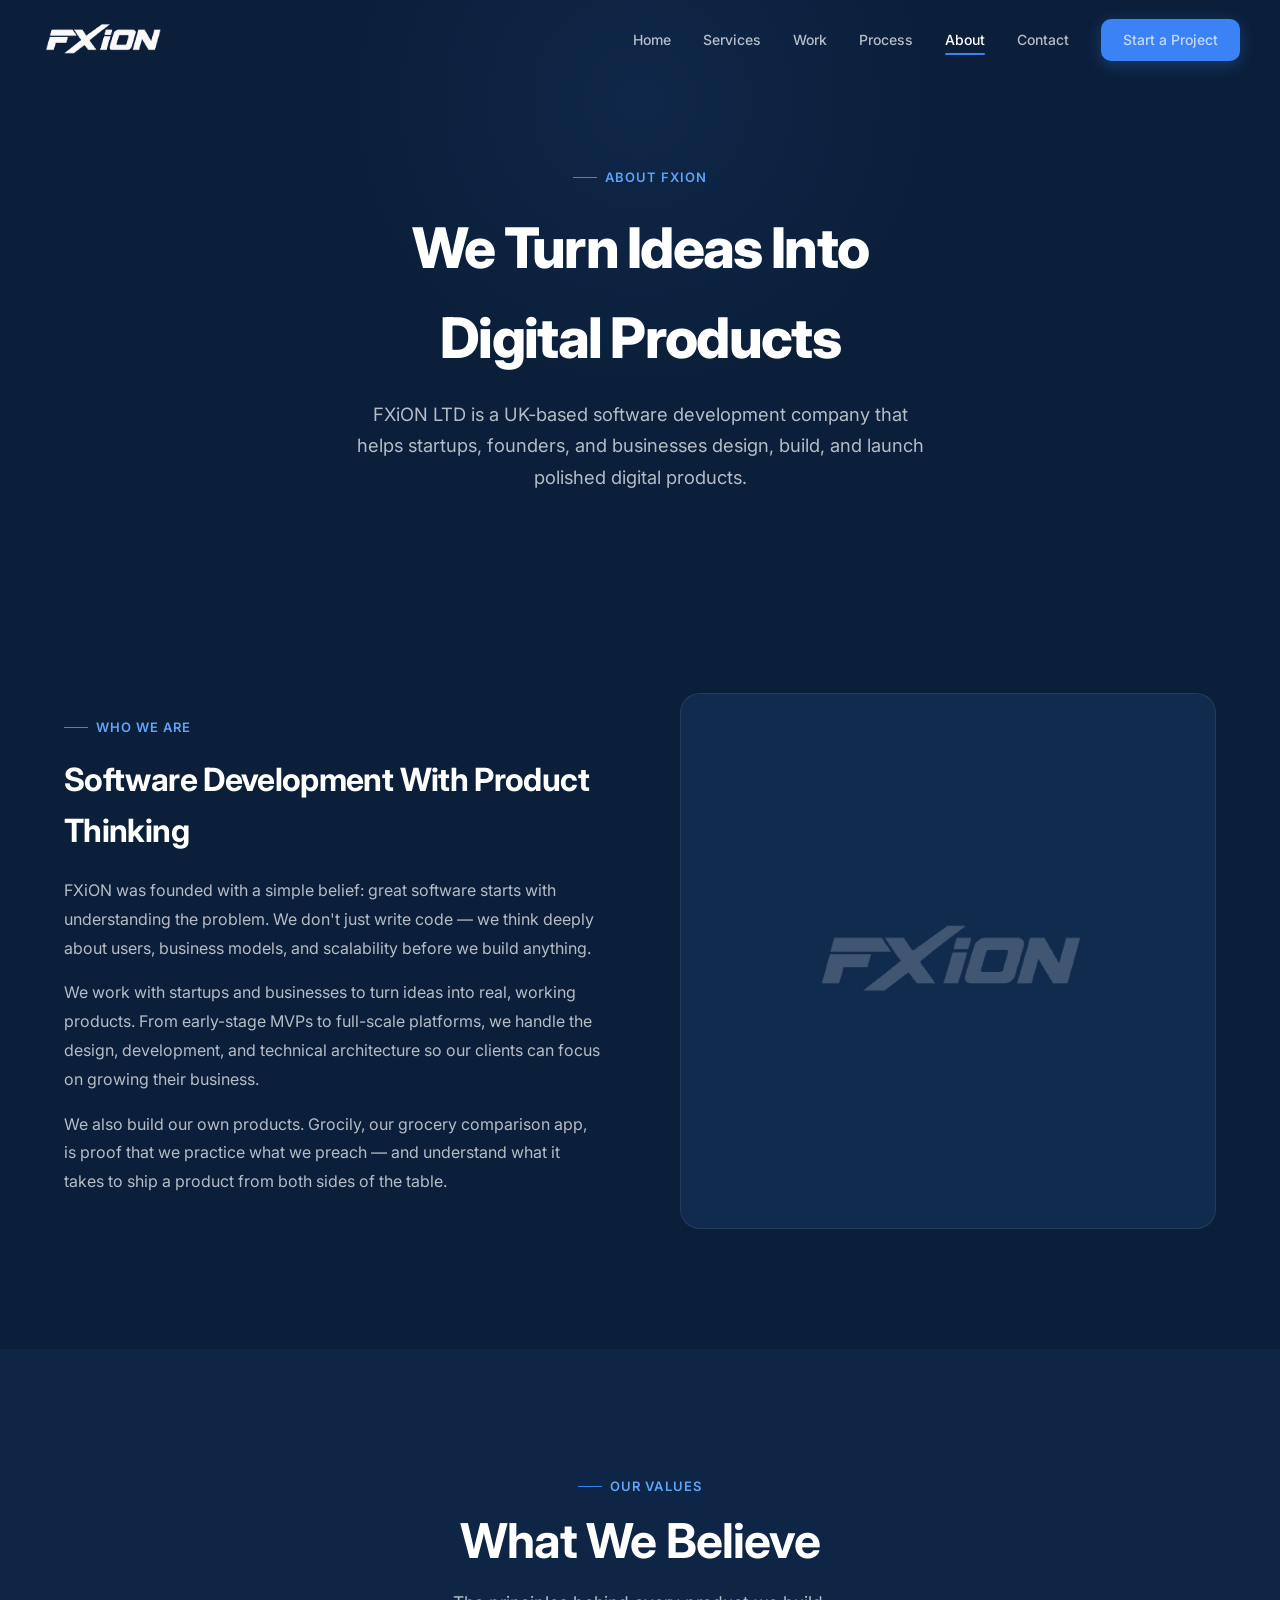
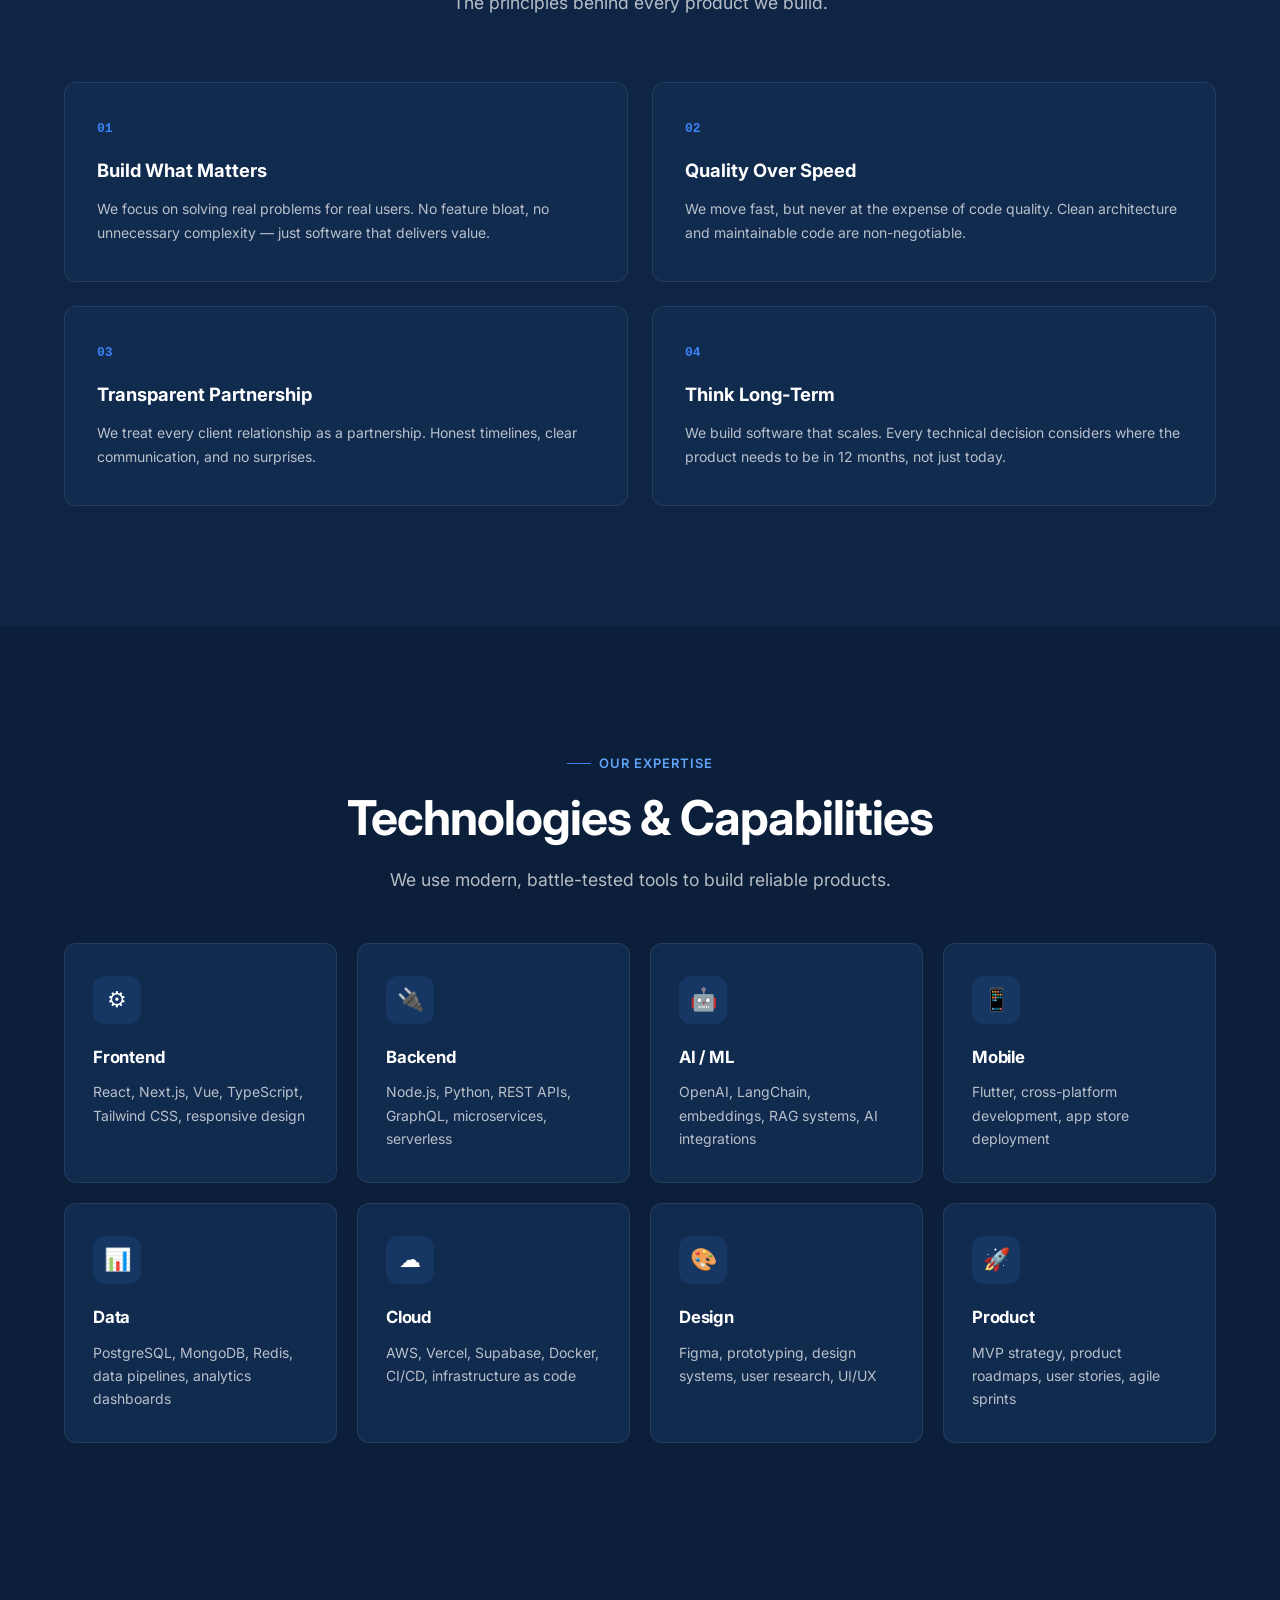
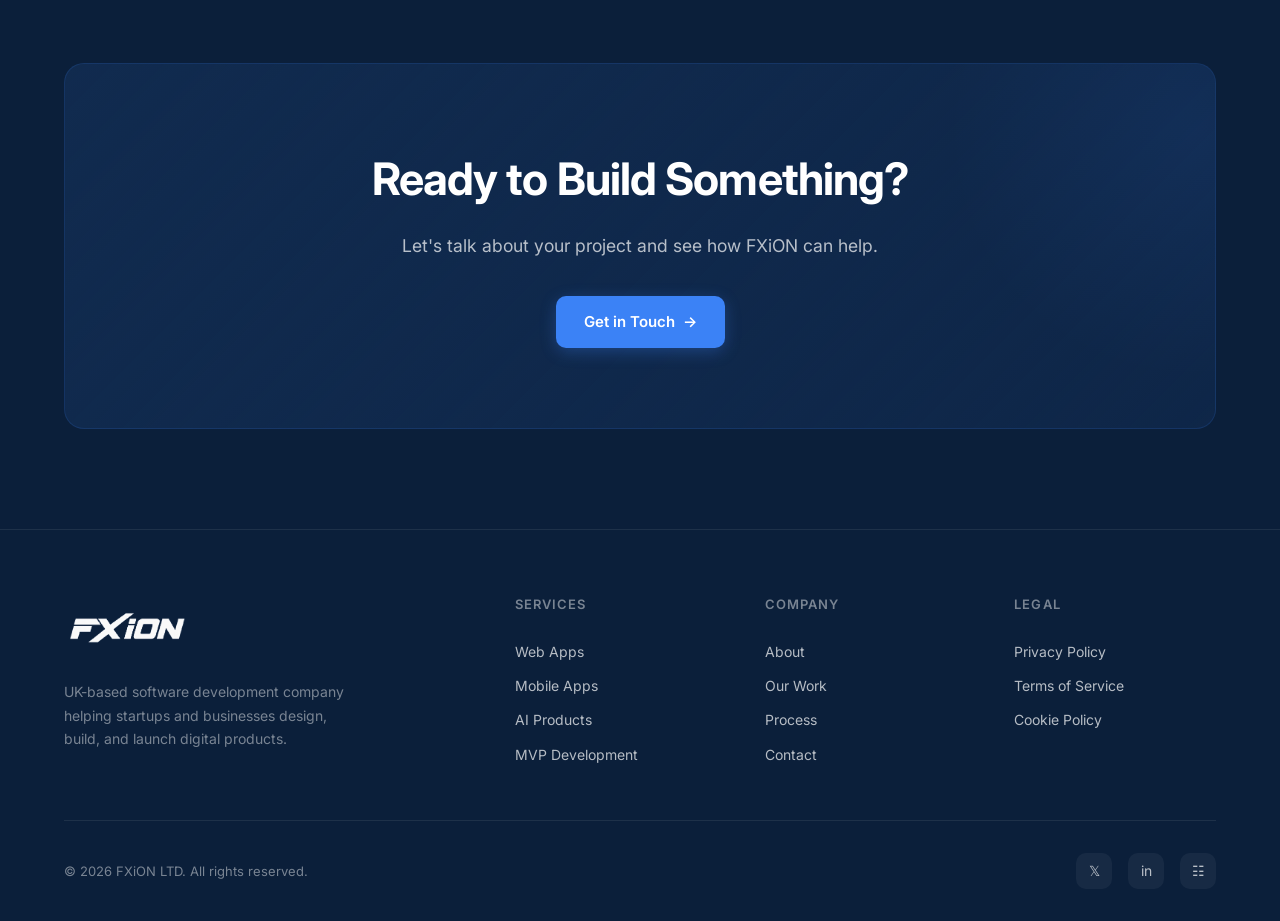
==== commit 8feb6fe5: "Rename FXION to FXiON across the website Co-Authored-By: Claude Opus 4.6 <noreply@anthropic.com>" ====
--- a/about.html
+++ b/about.html
@@ -3,8 +3,8 @@
 <head>
   <meta charset="UTF-8">
   <meta name="viewport" content="width=device-width, initial-scale=1.0">
-  <title>About — FXION LTD</title>
-  <meta name="description" content="Learn about FXION LTD — a UK-based software development company helping startups and businesses build digital products.">
+  <title>About — FXiON LTD</title>
+  <meta name="description" content="Learn about FXiON LTD — a UK-based software development company helping startups and businesses build digital products.">
   <link rel="preconnect" href="https://fonts.googleapis.com">
   <link rel="preconnect" href="https://fonts.gstatic.com" crossorigin>
   <link href="https://fonts.googleapis.com/css2?family=Inter:wght@400;500;600;700;800&display=swap" rel="stylesheet">
@@ -17,7 +17,7 @@
   <nav class="nav" role="navigation">
     <div class="nav-inner">
       <a href="index.html" class="nav-logo">
-        <img src="logo.png" alt="FXION">
+        <img src="logo.png" alt="FXiON">
       </a>
       <div class="nav-links">
         <a href="index.html">Home</a>
@@ -46,9 +46,9 @@
   <!-- ===== Page Header ===== -->
   <section class="page-header">
     <div class="container">
-      <span class="section-label">About FXION</span>
+      <span class="section-label">About FXiON</span>
       <h1>We Turn Ideas Into<br>Digital Products</h1>
-      <p>FXION LTD is a UK-based software development company that helps startups, founders, and businesses design, build, and launch polished digital products.</p>
+      <p>FXiON LTD is a UK-based software development company that helps startups, founders, and businesses design, build, and launch polished digital products.</p>
     </div>
   </section>
 
@@ -59,12 +59,12 @@
         <div>
           <span class="section-label">Who We Are</span>
           <h2>Software Development With Product Thinking</h2>
-          <p>FXION was founded with a simple belief: great software starts with understanding the problem. We don't just write code — we think deeply about users, business models, and scalability before we build anything.</p>
+          <p>FXiON was founded with a simple belief: great software starts with understanding the problem. We don't just write code — we think deeply about users, business models, and scalability before we build anything.</p>
           <p>We work with startups and businesses to turn ideas into real, working products. From early-stage MVPs to full-scale platforms, we handle the design, development, and technical architecture so our clients can focus on growing their business.</p>
           <p>We also build our own products. Grocily, our grocery comparison app, is proof that we practice what we preach — and understand what it takes to ship a product from both sides of the table.</p>
         </div>
         <div class="about-visual">
-          <img src="logo.png" alt="FXION">
+          <img src="logo.png" alt="FXiON">
         </div>
       </div>
     </div>
@@ -161,7 +161,7 @@
     <div class="container">
       <div class="cta-box reveal">
         <h2>Ready to Build Something?</h2>
-        <p>Let's talk about your project and see how FXION can help.</p>
+        <p>Let's talk about your project and see how FXiON can help.</p>
         <div class="hero-actions">
           <a href="contact.html" class="btn btn-primary">Get in Touch <span class="btn-arrow">&rarr;</span></a>
         </div>
@@ -175,7 +175,7 @@
       <div class="footer-grid">
         <div class="footer-brand">
           <a href="index.html" class="nav-logo">
-            <img src="logo.png" alt="FXION">
+            <img src="logo.png" alt="FXiON">
           </a>
           <p>UK-based software development company helping startups and businesses design, build, and launch digital products.</p>
         </div>
@@ -201,7 +201,7 @@
         </div>
       </div>
       <div class="footer-bottom">
-        <span>&copy; 2026 FXION LTD. All rights reserved.</span>
+        <span>&copy; 2026 FXiON LTD. All rights reserved.</span>
         <div class="footer-social">
           <a href="#" aria-label="Twitter">&#120143;</a>
           <a href="#" aria-label="LinkedIn">in</a>
--- a/styles.css
+++ b/styles.css
@@ -1,5 +1,5 @@
 /* ========================================
-   FXION LTD — Global Styles
+   FXiON LTD — Global Styles
    ======================================== */
 
 *, *::before, *::after {
@@ -836,7 +836,7 @@
 }
 
 /* ========================================
-   Why FXION
+   Why FXiON
    ======================================== */
 .why-grid {
   display: grid;
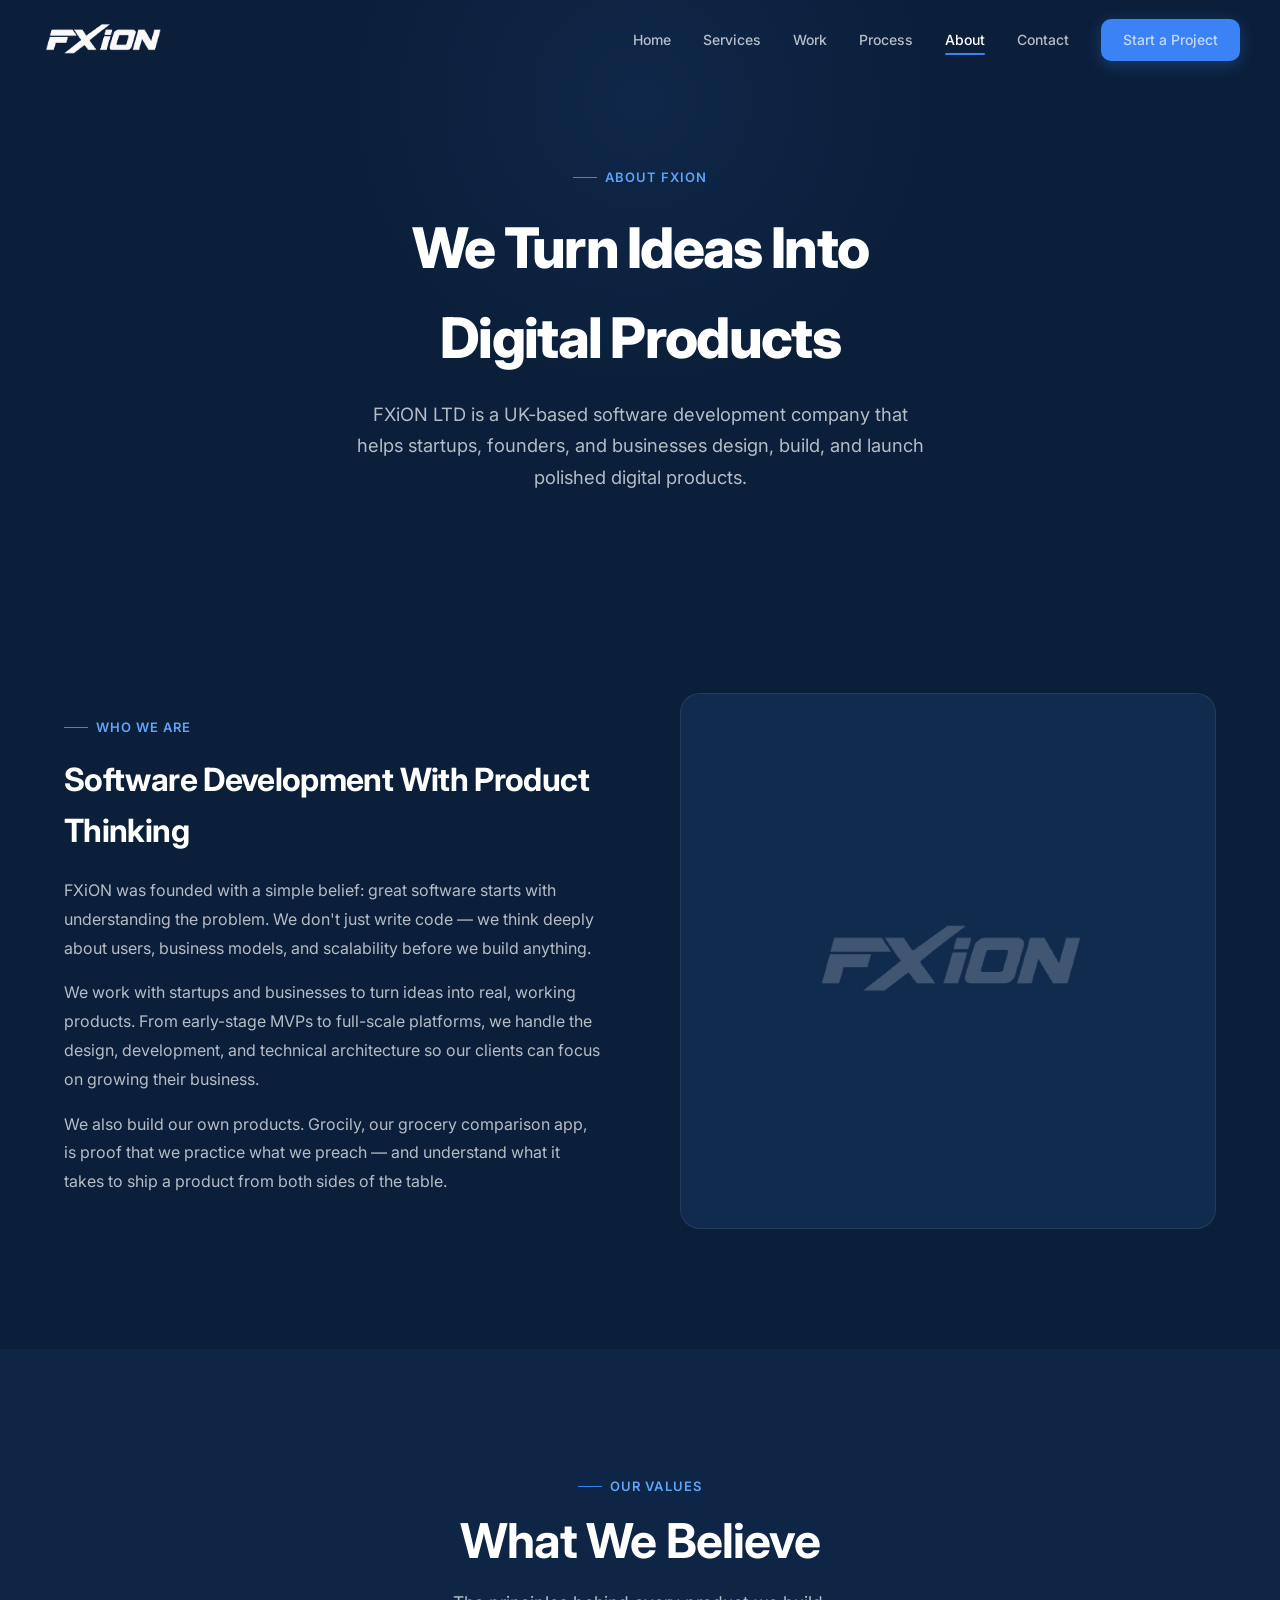
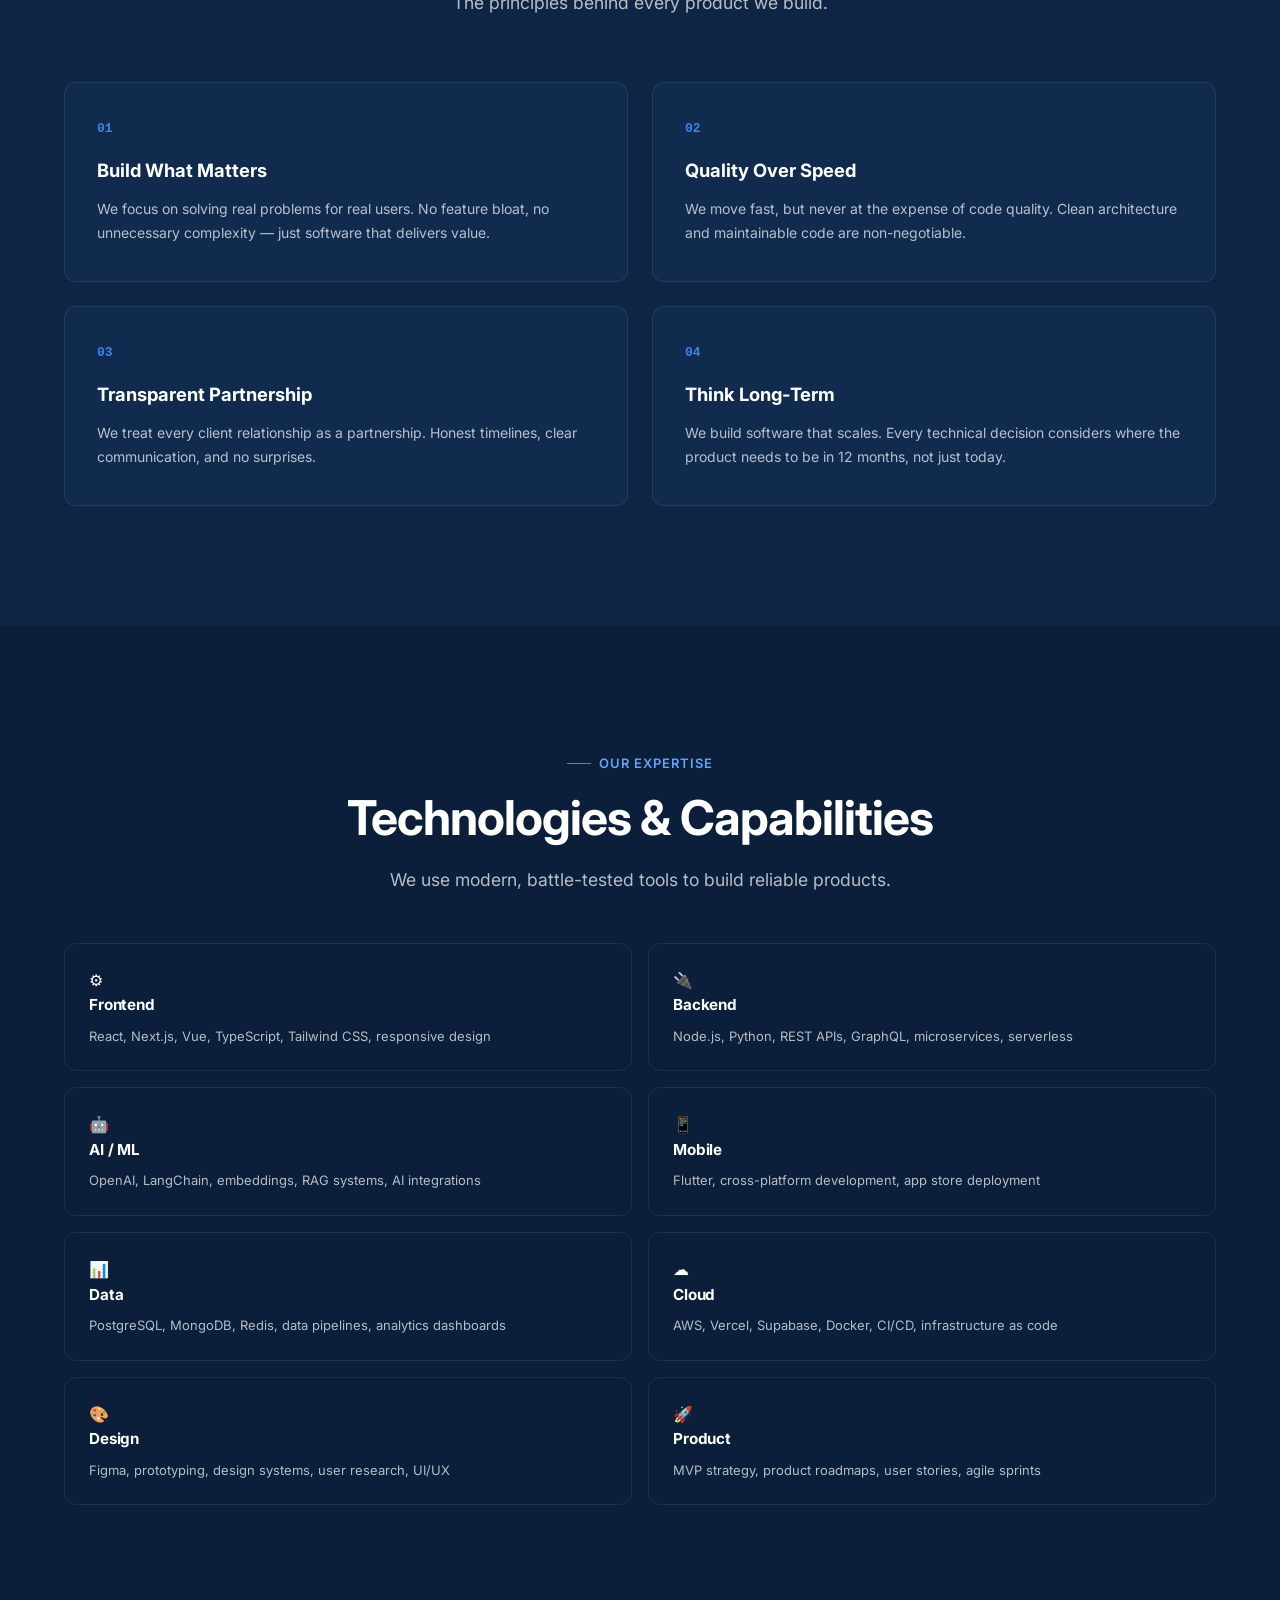
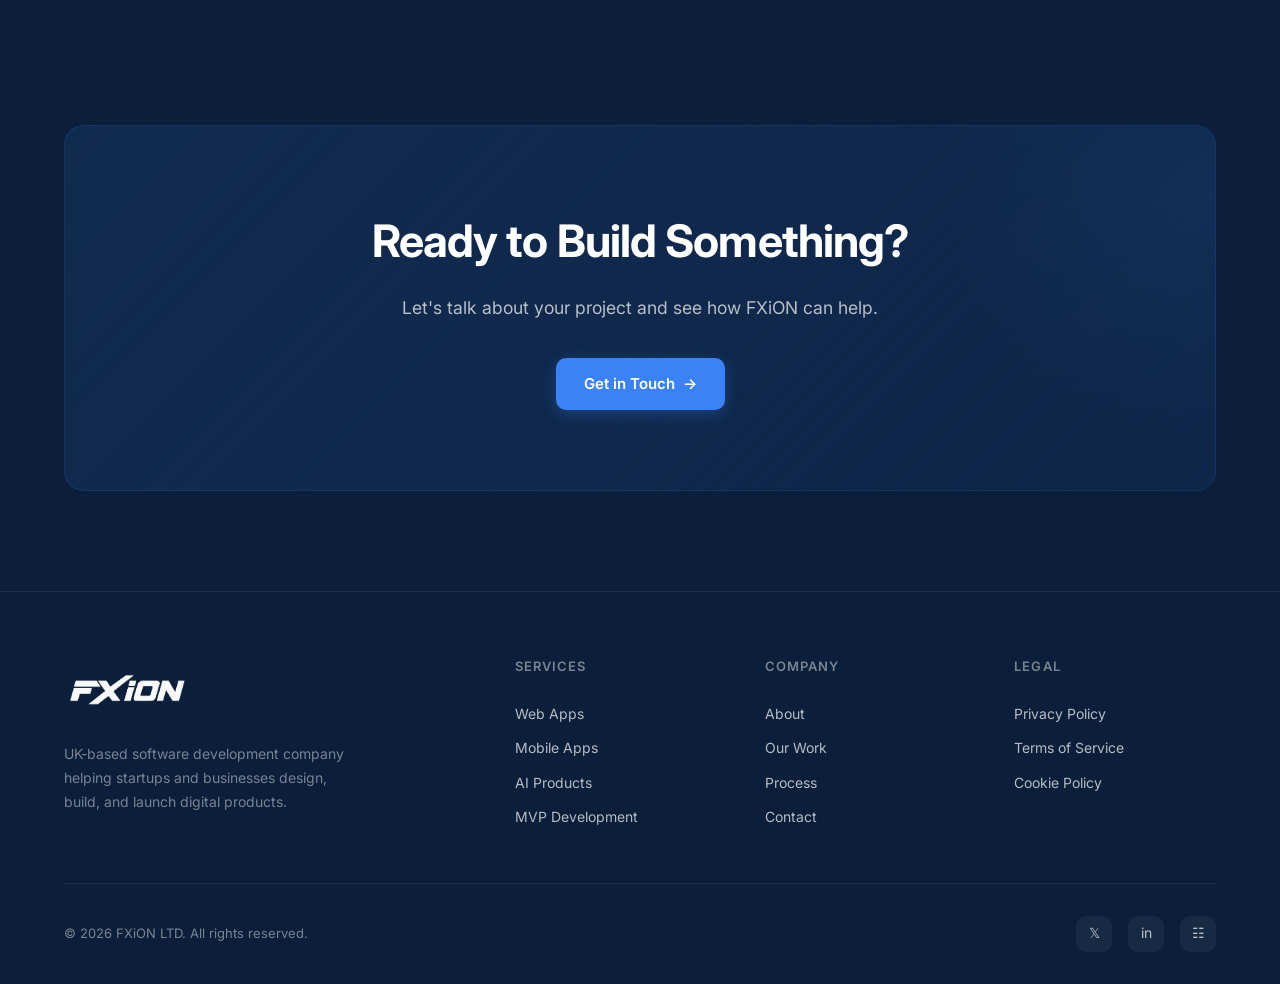
==== commit a588e49d: "Add privacy policy page linked at /privacy Co-Authored-By: Claude Opus 4.6 <noreply@anthropic.com>" ====
--- a/about.html
+++ b/about.html
@@ -9,7 +9,9 @@
   <link rel="preconnect" href="https://fonts.gstatic.com" crossorigin>
   <link href="https://fonts.googleapis.com/css2?family=Inter:wght@400;500;600;700;800&display=swap" rel="stylesheet">
   <link rel="stylesheet" href="styles.css">
-  <link rel="icon" href="data:image/svg+xml,<svg xmlns='http://www.w3.org/2000/svg' viewBox='0 0 32 32'><text y='28' font-size='28' font-weight='bold' fill='%233B82F6'>X</text></svg>">
+  <link rel="icon" type="image/png" sizes="32x32" href="favicon-32.png">
+  <link rel="icon" type="image/png" sizes="16x16" href="favicon-16.png">
+  <link rel="apple-touch-icon" sizes="180x180" href="apple-touch-icon.png">
 </head>
 <body>
 
@@ -195,7 +197,7 @@
         </div>
         <div class="footer-col">
           <h4>Legal</h4>
-          <a href="#">Privacy Policy</a>
+          <a href="privacy.html">Privacy Policy</a>
           <a href="#">Terms of Service</a>
           <a href="#">Cookie Policy</a>
         </div>
--- a/styles.css
+++ b/styles.css
@@ -422,66 +422,486 @@
 /* ========================================
    Services
    ======================================== */
+.services-wrapper {
+  background: var(--bg-secondary);
+  border-radius: 24px;
+  padding: 64px;
+  display: grid;
+  grid-template-columns: 1fr 1fr;
+  gap: 48px;
+  align-items: center;
+  overflow: hidden;
+}
+
+.services-heading {
+  font-size: clamp(1.8rem, 3vw, 2.4rem);
+  font-weight: 800;
+  line-height: 1.2;
+  letter-spacing: -0.03em;
+  margin-bottom: 16px;
+}
+
+.services-description {
+  font-size: 15px;
+  color: var(--text-secondary);
+  line-height: 1.7;
+  margin-bottom: 32px;
+  max-width: 480px;
+}
+
 .services-grid {
   display: grid;
-  grid-template-columns: repeat(4, 1fr);
-  gap: 20px;
-  margin-top: 64px;
+  grid-template-columns: repeat(2, 1fr);
+  gap: 16px;
 }
 
 .service-card {
-  padding: 32px 28px;
+  padding: 24px;
   border-radius: var(--radius);
-  background: var(--bg-card);
+  background: transparent;
   border: 1px solid var(--border);
   transition: var(--transition);
   position: relative;
+}
+
+.service-card:hover {
+  border-color: rgba(59, 130, 246, 0.4);
+  background: rgba(59, 130, 246, 0.05);
+}
+
+.service-card h3 {
+  font-size: 0.95rem;
+  font-weight: 700;
+  margin-bottom: 8px;
+  letter-spacing: -0.01em;
+}
+
+.service-card p {
+  font-size: 13px;
+  color: var(--text-secondary);
+  line-height: 1.6;
+}
+
+/* Services Mockup — Animated Device Carousel */
+.services-mockup {
+  display: flex;
+  align-items: center;
+  justify-content: center;
+  perspective: 1200px;
+  min-height: 420px;
+}
+
+.services-mockup-inner {
+  transform: rotateY(-6deg) rotateX(3deg);
+  transition: transform 0.5s ease;
+}
+
+.services-wrapper:hover .services-mockup-inner {
+  transform: rotateY(-3deg) rotateX(1deg);
+}
+
+.mockup-carousel {
+  position: relative;
+  width: 100%;
+  max-width: 380px;
+  height: 400px;
+  margin: 0 auto;
+}
+
+.mockup-device {
+  position: absolute;
+  inset: 0;
+  display: flex;
+  flex-direction: column;
+  align-items: center;
+  justify-content: center;
+  opacity: 0;
+  transform: scale(0.92) translateY(16px);
+  transition: opacity 0.6s ease, transform 0.6s ease;
+  pointer-events: none;
+}
+
+.mockup-device.active {
+  opacity: 1;
+  transform: scale(1) translateY(0);
+  pointer-events: auto;
+}
+
+.mockup-label {
+  font-size: 11px;
+  font-weight: 600;
+  text-transform: uppercase;
+  letter-spacing: 0.12em;
+  color: var(--accent);
+  margin-bottom: 12px;
+}
+
+/* --- Shared inner blocks --- */
+.mockup-hero-block {
+  width: 100%;
+  height: 60px;
+  border-radius: 6px;
+  background: linear-gradient(135deg, rgba(59,130,246,0.15), rgba(59,130,246,0.05));
+  border: 1px solid rgba(59,130,246,0.1);
+}
+
+.mockup-grid {
+  display: grid;
+  grid-template-columns: repeat(2, 1fr);
+  gap: 8px;
+  margin-top: 10px;
+}
+
+.mockup-card-block {
+  height: 48px;
+  border-radius: 5px;
+  background: rgba(255,255,255,0.04);
+  border: 1px solid rgba(255,255,255,0.06);
+}
+
+.mockup-text-block {
+  width: 80%;
+  height: 10px;
+  border-radius: 4px;
+  background: rgba(255,255,255,0.06);
+  margin-top: 10px;
+}
+
+.mockup-text-block.short { width: 50%; }
+
+.mockup-dot {
+  width: 10px;
+  height: 10px;
+  border-radius: 50%;
+  background: rgba(255,255,255,0.12);
+}
+
+.mockup-dot.red   { background: #ff5f57; }
+.mockup-dot.yellow { background: #febc2e; }
+.mockup-dot.green  { background: #28c840; }
+
+/* ---- macOS ---- */
+.mockup-mac-frame {
+  width: 100%;
+  max-width: 380px;
+  background: #1a1a2e;
+  border-radius: 12px;
   overflow: hidden;
-}
-
-.service-card::before {
-  content: '';
+  border: 1px solid rgba(255,255,255,0.08);
+  box-shadow: 0 30px 60px rgba(0,0,0,0.45);
+}
+
+.mockup-mac-bar {
+  padding: 10px 14px;
+  display: flex;
+  align-items: center;
+  gap: 6px;
+  background: rgba(255,255,255,0.04);
+  border-bottom: 1px solid rgba(255,255,255,0.06);
+}
+
+.mockup-mac-title {
+  margin-left: auto;
+  margin-right: auto;
+  font-size: 11px;
+  color: rgba(255,255,255,0.35);
+  font-weight: 500;
+}
+
+.mockup-app-screen {
+  display: flex;
+  min-height: 280px;
+}
+
+.mockup-sidebar {
+  width: 72px;
+  background: rgba(255,255,255,0.02);
+  border-right: 1px solid rgba(255,255,255,0.06);
+  padding: 14px 10px;
+  display: flex;
+  flex-direction: column;
+  gap: 8px;
+}
+
+.mockup-sb-item {
+  height: 10px;
+  border-radius: 4px;
+  background: rgba(255,255,255,0.06);
+}
+
+.mockup-sb-item.active {
+  background: rgba(59,130,246,0.25);
+}
+
+.mockup-main {
+  flex: 1;
+  padding: 16px;
+  display: flex;
+  flex-direction: column;
+  gap: 10px;
+}
+
+/* ---- iOS ---- */
+.mockup-phone-frame {
+  width: 200px;
+  background: #1a1a2e;
+  border-radius: 32px;
+  overflow: hidden;
+  border: 3px solid rgba(255,255,255,0.1);
+  box-shadow: 0 30px 60px rgba(0,0,0,0.45);
+  position: relative;
+}
+
+.mockup-notch {
+  width: 80px;
+  height: 22px;
+  background: #0d0d1a;
+  border-radius: 0 0 16px 16px;
+  margin: 0 auto;
+}
+
+.mockup-phone-screen {
+  padding: 12px 16px 0;
+  display: flex;
+  flex-direction: column;
+  gap: 10px;
+  min-height: 340px;
+  position: relative;
+}
+
+.mockup-phone-header {
+  width: 60%;
+  height: 14px;
+  border-radius: 4px;
+  background: rgba(255,255,255,0.08);
+}
+
+.mockup-phone-hero {
+  width: 100%;
+  height: 70px;
+  border-radius: 10px;
+  background: linear-gradient(135deg, rgba(59,130,246,0.18), rgba(59,130,246,0.05));
+  border: 1px solid rgba(59,130,246,0.1);
+}
+
+.mockup-phone-card {
+  width: 100%;
+  height: 44px;
+  border-radius: 8px;
+  background: rgba(255,255,255,0.04);
+  border: 1px solid rgba(255,255,255,0.06);
+}
+
+.mockup-phone-card.short { width: 70%; }
+
+.mockup-phone-nav {
+  margin-top: auto;
+  display: flex;
+  justify-content: space-around;
+  padding: 10px 0 14px;
+  border-top: 1px solid rgba(255,255,255,0.06);
+}
+
+.mockup-phone-nav span {
+  width: 20px;
+  height: 20px;
+  border-radius: 6px;
+  background: rgba(255,255,255,0.06);
+}
+
+.mockup-phone-nav span:first-child {
+  background: rgba(59,130,246,0.2);
+}
+
+/* ---- Android ---- */
+.mockup-android-frame {
+  width: 200px;
+  background: #1a1a2e;
+  border-radius: 24px;
+  overflow: hidden;
+  border: 3px solid rgba(255,255,255,0.08);
+  box-shadow: 0 30px 60px rgba(0,0,0,0.45);
+}
+
+.mockup-android-status {
+  height: 20px;
+  background: rgba(255,255,255,0.02);
+}
+
+.mockup-android-screen {
+  padding: 0 14px 0;
+  display: flex;
+  flex-direction: column;
+  gap: 10px;
+  min-height: 340px;
+  position: relative;
+}
+
+.mockup-android-appbar {
+  display: flex;
+  align-items: center;
+  gap: 10px;
+  padding: 6px 0;
+}
+
+.mockup-hamburger {
+  display: flex;
+  flex-direction: column;
+  gap: 3px;
+}
+
+.mockup-hamburger span {
+  width: 16px;
+  height: 2px;
+  border-radius: 1px;
+  background: rgba(255,255,255,0.3);
+}
+
+.mockup-android-title {
+  width: 60px;
+  height: 10px;
+  border-radius: 3px;
+  background: rgba(255,255,255,0.1);
+}
+
+.mockup-android-fab {
   position: absolute;
-  top: 0;
-  left: 0;
-  right: 0;
-  height: 2px;
-  background: linear-gradient(90deg, transparent, var(--accent), transparent);
-  opacity: 0;
-  transition: var(--transition);
-}
-
-.service-card:hover {
-  background: var(--bg-card-hover);
-  border-color: rgba(59, 130, 246, 0.2);
-  transform: translateY(-4px);
-}
-
-.service-card:hover::before { opacity: 1; }
-
-.service-icon {
-  width: 48px;
-  height: 48px;
+  bottom: 54px;
+  right: 18px;
+  width: 36px;
+  height: 36px;
   border-radius: 12px;
-  background: var(--accent-glow);
+  background: var(--accent);
+  color: #fff;
   display: flex;
   align-items: center;
   justify-content: center;
-  margin-bottom: 20px;
-  font-size: 22px;
-}
-
-.service-card h3 {
-  font-size: 1.05rem;
-  font-weight: 700;
-  margin-bottom: 10px;
-  letter-spacing: -0.01em;
-}
-
-.service-card p {
-  font-size: 14px;
-  color: var(--text-secondary);
-  line-height: 1.65;
+  font-size: 20px;
+  font-weight: 300;
+  box-shadow: 0 4px 12px rgba(59,130,246,0.35);
+}
+
+.mockup-android-card {
+  width: 100%;
+  height: 52px;
+  border-radius: 10px;
+  background: rgba(255,255,255,0.04);
+  border: 1px solid rgba(255,255,255,0.06);
+}
+
+.mockup-android-card.short { width: 75%; }
+
+.mockup-android-nav {
+  margin-top: auto;
+  display: flex;
+  justify-content: center;
+  gap: 32px;
+  padding: 10px 0 16px;
+}
+
+.mockup-android-nav span {
+  width: 14px;
+  height: 14px;
+  border-radius: 3px;
+  background: rgba(255,255,255,0.08);
+}
+
+.mockup-android-nav span:nth-child(2) {
+  border-radius: 50%;
+}
+
+.mockup-android-nav span:nth-child(3) {
+  border-radius: 2px;
+  transform: rotate(45deg);
+  width: 12px;
+  height: 12px;
+}
+
+/* ---- Windows ---- */
+.mockup-win-frame {
+  width: 100%;
+  max-width: 380px;
+  background: #1a1a2e;
+  border-radius: 10px;
+  overflow: hidden;
+  border: 1px solid rgba(255,255,255,0.08);
+  box-shadow: 0 30px 60px rgba(0,0,0,0.45);
+}
+
+.mockup-win-bar {
+  padding: 6px 10px;
+  display: flex;
+  align-items: center;
+  background: rgba(255,255,255,0.03);
+  border-bottom: 1px solid rgba(255,255,255,0.06);
+}
+
+.mockup-win-title {
+  font-size: 11px;
+  color: rgba(255,255,255,0.35);
+  font-weight: 500;
+}
+
+.mockup-win-controls {
+  margin-left: auto;
+  display: flex;
+  gap: 2px;
+}
+
+.mockup-win-btn {
+  width: 28px;
+  height: 22px;
+  display: flex;
+  align-items: center;
+  justify-content: center;
+  font-size: 11px;
+  color: rgba(255,255,255,0.4);
+  border-radius: 2px;
+}
+
+.mockup-win-btn.close:hover { background: #e81123; color: #fff; }
+
+.mockup-win-screen { display: flex; flex-direction: column; }
+
+.mockup-win-ribbon {
+  display: flex;
+  gap: 12px;
+  padding: 8px 14px;
+  border-bottom: 1px solid rgba(255,255,255,0.04);
+}
+
+.mockup-win-ribbon span {
+  width: 40px;
+  height: 8px;
+  border-radius: 3px;
+  background: rgba(255,255,255,0.06);
+}
+
+.mockup-win-body {
+  display: flex;
+  min-height: 260px;
+}
+
+.mockup-win-sidebar {
+  width: 64px;
+  background: rgba(255,255,255,0.02);
+  border-right: 1px solid rgba(255,255,255,0.05);
+  padding: 12px 8px;
+  display: flex;
+  flex-direction: column;
+  gap: 6px;
+}
+
+.mockup-win-main {
+  flex: 1;
+  padding: 14px;
+  display: flex;
+  flex-direction: column;
+  gap: 10px;
+}
+
+.mockup-win-main .mockup-grid {
+  grid-template-columns: repeat(3, 1fr);
 }
 
 /* ========================================
@@ -1287,8 +1707,13 @@
    Responsive
    ======================================== */
 @media (max-width: 1024px) {
-  .services-grid {
-    grid-template-columns: repeat(2, 1fr);
+  .services-wrapper {
+    grid-template-columns: 1fr;
+    padding: 40px 32px;
+  }
+
+  .services-mockup {
+    order: -1;
   }
 
   .process-grid {
@@ -1308,6 +1733,90 @@
   .nav-mobile-toggle { display: flex; }
 
   .hero h1 { font-size: clamp(2.2rem, 8vw, 3rem); }
+
+  .services-wrapper {
+    padding: 32px 20px;
+  }
+
+  .services-mockup {
+    min-height: auto;
+    perspective: none;
+  }
+
+  .services-mockup-inner {
+    transform: none;
+  }
+
+  .services-wrapper:hover .services-mockup-inner {
+    transform: none;
+  }
+
+  .mockup-carousel {
+    max-width: 260px;
+    height: 300px;
+  }
+
+  .mockup-phone-frame,
+  .mockup-android-frame {
+    width: 160px;
+  }
+
+  .mockup-app-screen {
+    min-height: 180px;
+  }
+
+  .mockup-phone-screen {
+    min-height: 240px;
+  }
+
+  .mockup-android-screen {
+    min-height: 240px;
+  }
+
+  .mockup-win-body {
+    min-height: 170px;
+  }
+
+  .mockup-mac-bar,
+  .mockup-win-bar {
+    padding: 6px 10px;
+  }
+
+  .mockup-dot {
+    width: 7px;
+    height: 7px;
+  }
+
+  .mockup-sidebar,
+  .mockup-win-sidebar {
+    width: 44px;
+    padding: 8px 6px;
+  }
+
+  .mockup-main,
+  .mockup-win-main {
+    padding: 10px;
+  }
+
+  .mockup-hero-block {
+    height: 40px;
+  }
+
+  .mockup-card-block {
+    height: 32px;
+  }
+
+  .mockup-phone-hero {
+    height: 50px;
+  }
+
+  .mockup-phone-card {
+    height: 32px;
+  }
+
+  .mockup-android-card {
+    height: 36px;
+  }
 
   .services-grid {
     grid-template-columns: 1fr;
@@ -1353,6 +1862,49 @@
   .cta-box { padding: 48px 24px; }
 
   .hero-clients-logos { gap: 24px; }
+}
+
+/* ===== Legal / Privacy Pages ===== */
+.legal-content {
+  max-width: 780px;
+}
+
+.legal-content h2 {
+  font-size: clamp(1.25rem, 2vw, 1.5rem);
+  color: var(--text-primary);
+  margin-top: 40px;
+  margin-bottom: 16px;
+}
+
+.legal-content p {
+  color: var(--text-secondary);
+  line-height: 1.8;
+  margin-bottom: 16px;
+}
+
+.legal-content ul {
+  color: var(--text-secondary);
+  line-height: 1.8;
+  margin-bottom: 16px;
+  padding-left: 24px;
+}
+
+.legal-content li {
+  margin-bottom: 8px;
+}
+
+.legal-content a {
+  color: var(--accent-light);
+  text-decoration: underline;
+  text-underline-offset: 3px;
+}
+
+.legal-content a:hover {
+  color: var(--accent);
+}
+
+.legal-content strong {
+  color: var(--text-primary);
 }
 
 @media (max-width: 480px) {
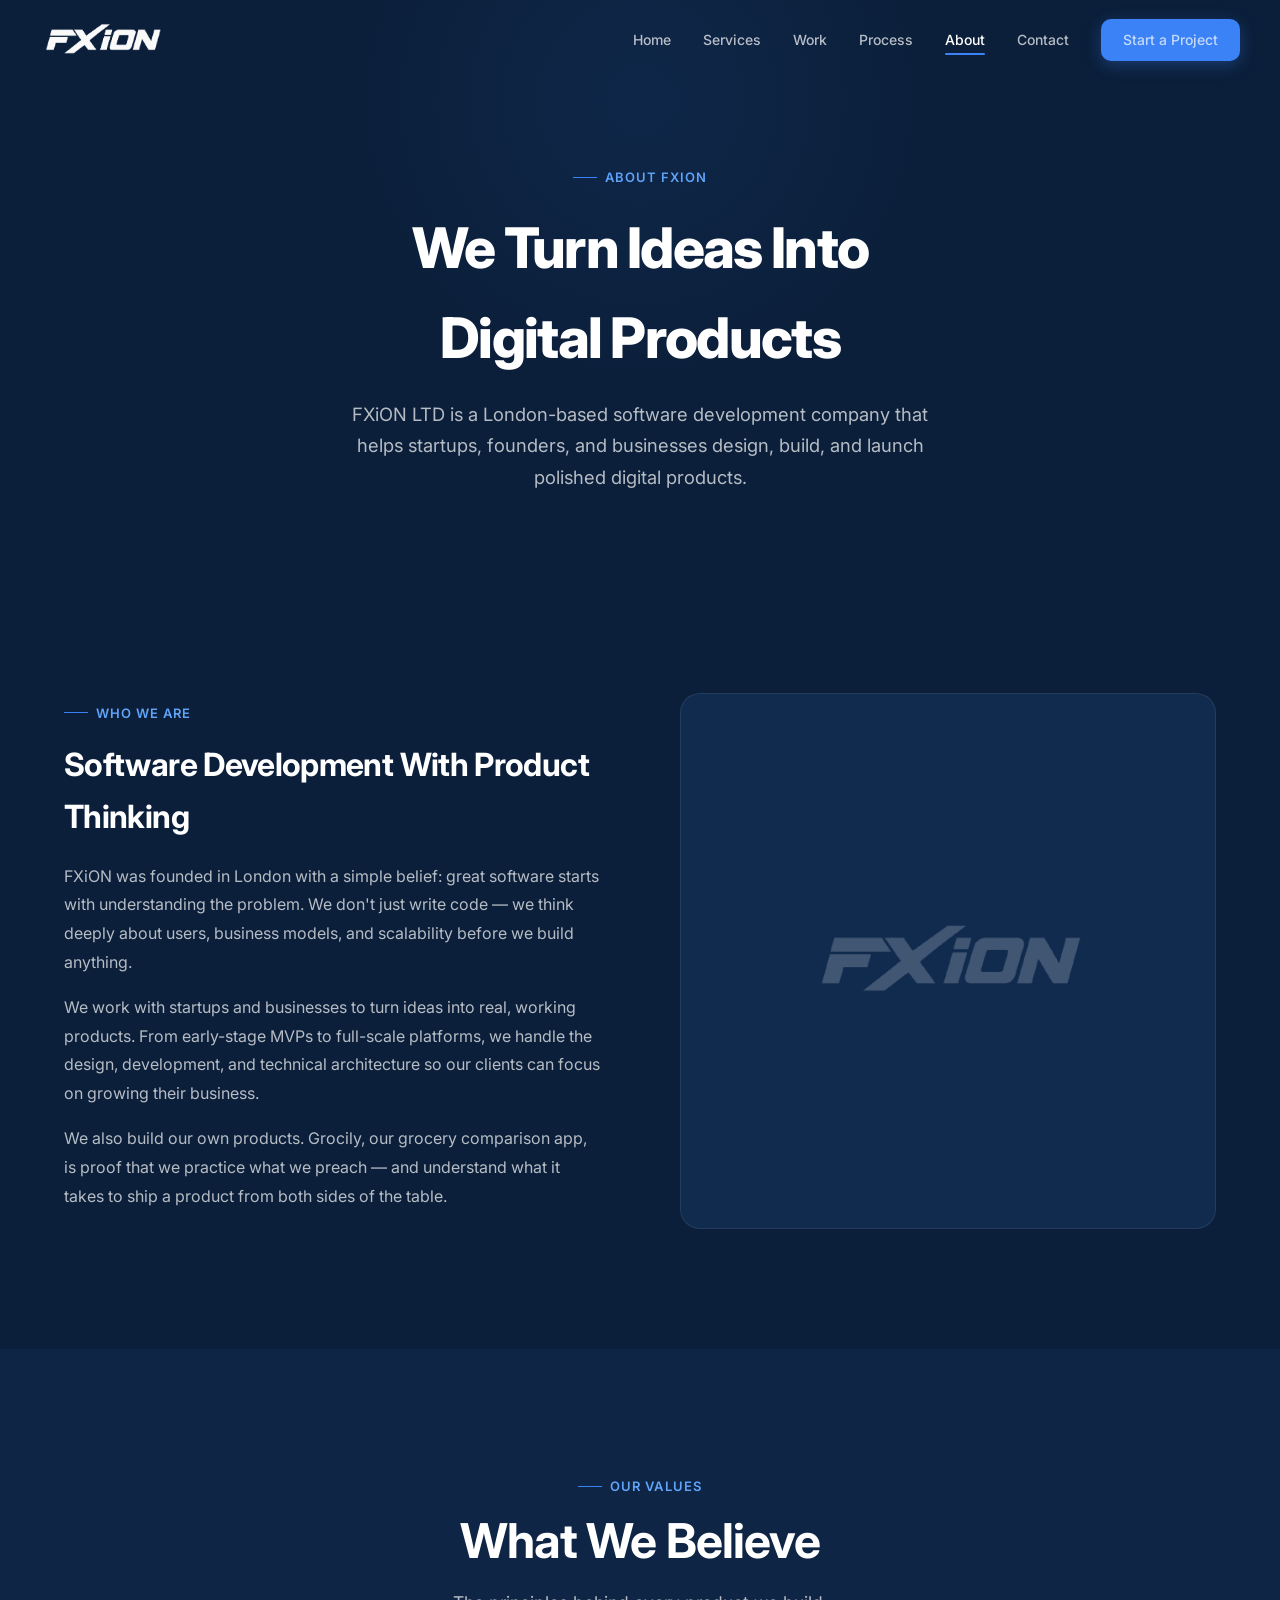
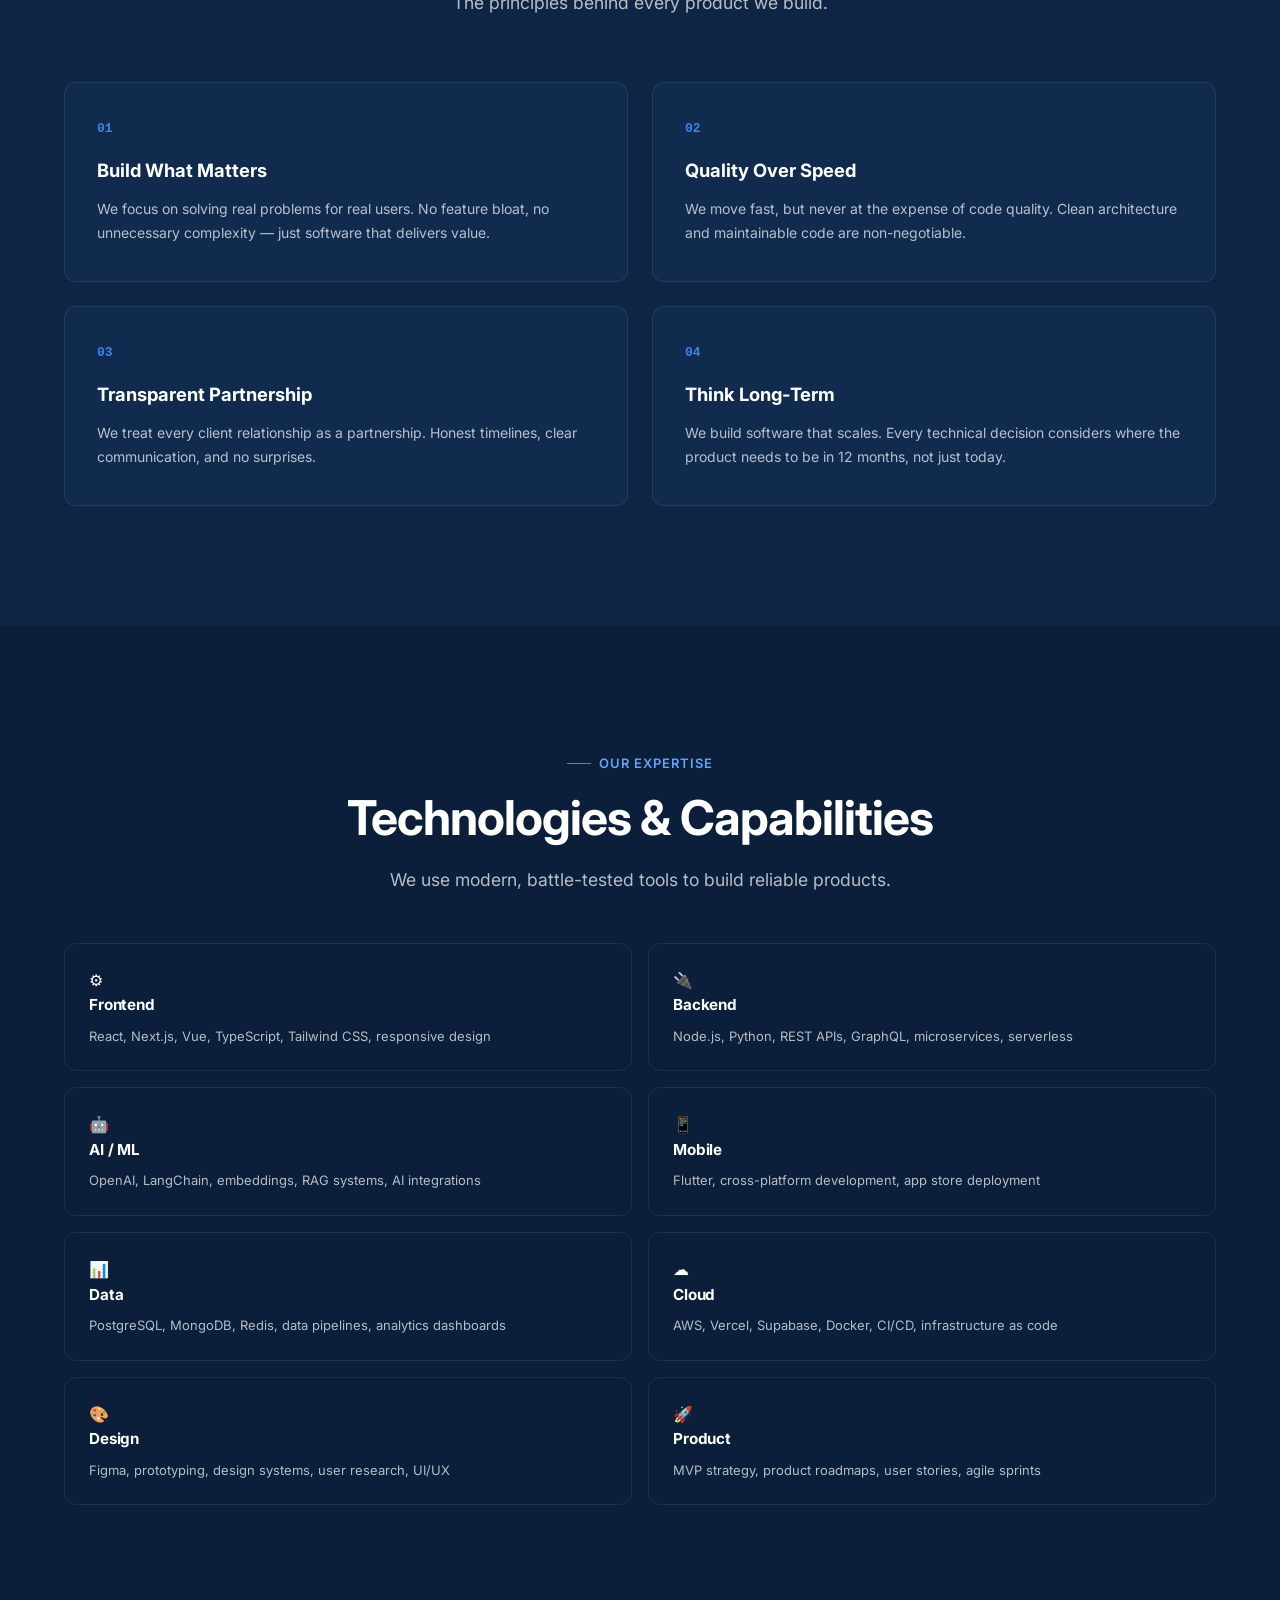
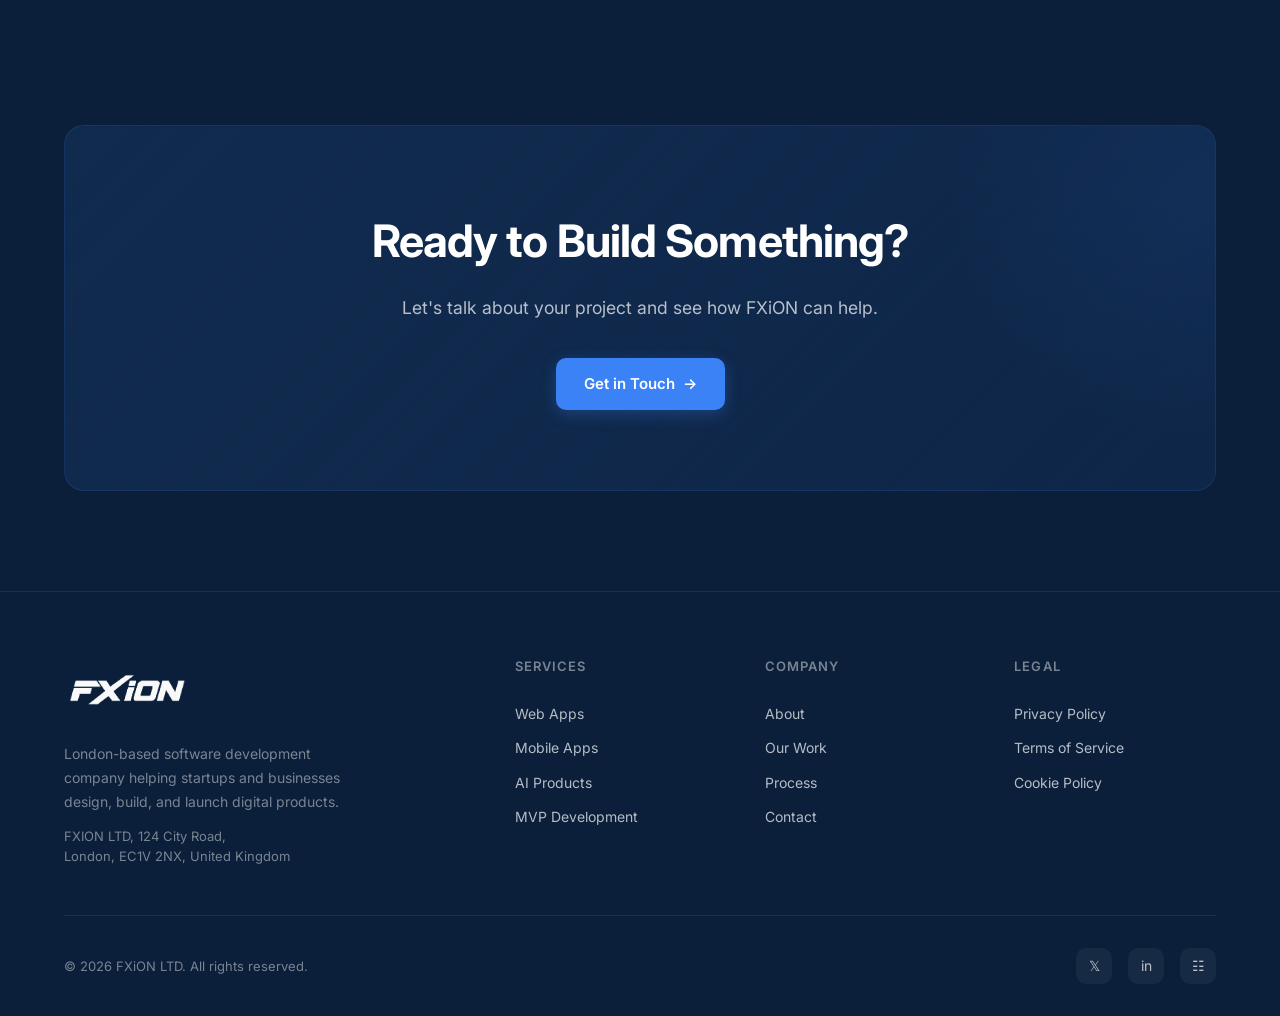
==== commit 3b927bea: "Add London address, localized schema markup, and location long-tail keywords - Upgrade JSON-LD from " ====
--- a/about.html
+++ b/about.html
@@ -3,8 +3,27 @@
 <head>
   <meta charset="UTF-8">
   <meta name="viewport" content="width=device-width, initial-scale=1.0">
-  <title>About — FXiON LTD</title>
-  <meta name="description" content="Learn about FXiON LTD — a UK-based software development company helping startups and businesses build digital products.">
+  <title>About — FXiON LTD | London Software Development Company</title>
+  <meta name="description" content="Learn about FXiON LTD — a London-based software development company helping startups and businesses design, build, and launch digital products. Based in London, UK.">
+
+  <!-- Open Graph -->
+  <meta property="og:type" content="website">
+  <meta property="og:title" content="About — FXiON LTD | London Software Development Company">
+  <meta property="og:description" content="Learn about FXiON LTD — a London-based software development company helping startups and businesses design, build, and launch digital products.">
+  <meta property="og:url" content="https://fxion.co.uk/about">
+  <meta property="og:site_name" content="FXiON">
+  <meta property="og:image" content="https://fxion.co.uk/og-image.png">
+  <meta property="og:locale" content="en_GB">
+
+  <!-- Twitter Card -->
+  <meta name="twitter:card" content="summary_large_image">
+  <meta name="twitter:title" content="About — FXiON LTD | London Software Development Company">
+  <meta name="twitter:description" content="Learn about FXiON LTD — a London-based software development company helping startups and businesses design, build, and launch digital products.">
+  <meta name="twitter:image" content="https://fxion.co.uk/og-image.png">
+
+  <!-- Canonical -->
+  <link rel="canonical" href="https://fxion.co.uk/about">
+
   <link rel="preconnect" href="https://fonts.googleapis.com">
   <link rel="preconnect" href="https://fonts.gstatic.com" crossorigin>
   <link href="https://fonts.googleapis.com/css2?family=Inter:wght@400;500;600;700;800&display=swap" rel="stylesheet">
@@ -50,7 +69,7 @@
     <div class="container">
       <span class="section-label">About FXiON</span>
       <h1>We Turn Ideas Into<br>Digital Products</h1>
-      <p>FXiON LTD is a UK-based software development company that helps startups, founders, and businesses design, build, and launch polished digital products.</p>
+      <p>FXiON LTD is a London-based software development company that helps startups, founders, and businesses design, build, and launch polished digital products.</p>
     </div>
   </section>
 
@@ -61,7 +80,7 @@
         <div>
           <span class="section-label">Who We Are</span>
           <h2>Software Development With Product Thinking</h2>
-          <p>FXiON was founded with a simple belief: great software starts with understanding the problem. We don't just write code — we think deeply about users, business models, and scalability before we build anything.</p>
+          <p>FXiON was founded in London with a simple belief: great software starts with understanding the problem. We don't just write code — we think deeply about users, business models, and scalability before we build anything.</p>
           <p>We work with startups and businesses to turn ideas into real, working products. From early-stage MVPs to full-scale platforms, we handle the design, development, and technical architecture so our clients can focus on growing their business.</p>
           <p>We also build our own products. Grocily, our grocery comparison app, is proof that we practice what we preach — and understand what it takes to ship a product from both sides of the table.</p>
         </div>
@@ -179,7 +198,11 @@
           <a href="index.html" class="nav-logo">
             <img src="logo.png" alt="FXiON">
           </a>
-          <p>UK-based software development company helping startups and businesses design, build, and launch digital products.</p>
+          <p>London-based software development company helping startups and businesses design, build, and launch digital products.</p>
+          <address class="footer-address">
+            FXION LTD, 124 City Road,<br>
+            London, EC1V 2NX, United Kingdom
+          </address>
         </div>
         <div class="footer-col">
           <h4>Services</h4>
@@ -206,7 +229,7 @@
         <span>&copy; 2026 FXiON LTD. All rights reserved.</span>
         <div class="footer-social">
           <a href="#" aria-label="Twitter">&#120143;</a>
-          <a href="#" aria-label="LinkedIn">in</a>
+          <a href="https://www.linkedin.com/company/121404183/" aria-label="LinkedIn" target="_blank" rel="noopener">in</a>
           <a href="#" aria-label="GitHub">&#9783;</a>
         </div>
       </div>
--- a/styles.css
+++ b/styles.css
@@ -492,6 +492,8 @@
 }
 
 .services-mockup-inner {
+  width: 100%;
+  max-width: 380px;
   transform: rotateY(-6deg) rotateX(3deg);
   transition: transform 0.5s ease;
 }
@@ -579,6 +581,125 @@
 .mockup-dot.red   { background: #ff5f57; }
 .mockup-dot.yellow { background: #febc2e; }
 .mockup-dot.green  { background: #28c840; }
+
+/* ---- Browser / Website ---- */
+.mockup-browser-frame {
+  width: 100%;
+  max-width: 380px;
+  background: #1a1a2e;
+  border-radius: 12px;
+  overflow: hidden;
+  border: 1px solid rgba(255,255,255,0.08);
+  box-shadow: 0 30px 60px rgba(0,0,0,0.45);
+}
+
+.mockup-browser-bar {
+  display: flex;
+  align-items: center;
+  gap: 6px;
+  padding: 10px 14px;
+  background: #12122a;
+  border-bottom: 1px solid rgba(255,255,255,0.06);
+}
+
+.mockup-browser-url {
+  display: flex;
+  align-items: center;
+  gap: 6px;
+  margin-left: 12px;
+  flex: 1;
+  background: rgba(255,255,255,0.06);
+  border-radius: 6px;
+  padding: 4px 10px;
+  height: 24px;
+}
+
+.mockup-url-icon {
+  display: flex;
+  align-items: center;
+}
+
+.mockup-url-text {
+  display: block;
+  width: 60%;
+  height: 8px;
+  background: rgba(255,255,255,0.12);
+  border-radius: 4px;
+}
+
+.mockup-browser-screen {
+  padding: 16px;
+  min-height: 280px;
+}
+
+.mockup-browser-nav {
+  display: flex;
+  align-items: center;
+  justify-content: space-between;
+  margin-bottom: 20px;
+}
+
+.mockup-browser-logo {
+  width: 32px;
+  height: 12px;
+  background: var(--accent);
+  border-radius: 4px;
+  opacity: 0.7;
+}
+
+.mockup-browser-nav-links {
+  display: flex;
+  gap: 10px;
+}
+
+.mockup-browser-nav-links span {
+  display: block;
+  width: 28px;
+  height: 6px;
+  background: rgba(255,255,255,0.15);
+  border-radius: 3px;
+}
+
+.mockup-browser-hero {
+  text-align: center;
+  padding: 24px 16px;
+  margin-bottom: 16px;
+}
+
+.mockup-browser-hero-text {
+  height: 10px;
+  width: 80%;
+  margin: 0 auto 8px;
+  background: rgba(255,255,255,0.2);
+  border-radius: 5px;
+}
+
+.mockup-browser-hero-text.short {
+  width: 50%;
+  margin-bottom: 16px;
+}
+
+.mockup-browser-cta {
+  display: inline-block;
+  width: 72px;
+  height: 24px;
+  background: var(--accent);
+  border-radius: 6px;
+  opacity: 0.8;
+}
+
+.mockup-browser-cards {
+  display: grid;
+  grid-template-columns: repeat(3, 1fr);
+  gap: 10px;
+}
+
+.mockup-browser-card {
+  height: 64px;
+  background: rgba(255,255,255,0.06);
+  border-radius: 8px;
+  border: 1px solid rgba(255,255,255,0.06);
+}
 
 /* ---- macOS ---- */
 .mockup-mac-frame {
@@ -1617,6 +1738,14 @@
   max-width: 300px;
 }
 
+.footer-address {
+  font-style: normal;
+  color: var(--text-muted);
+  font-size: 13px;
+  line-height: 1.6;
+  margin-top: 12px;
+}
+
 .footer-col h4 {
   font-size: 13px;
   font-weight: 600;
@@ -1741,10 +1870,13 @@
   .services-mockup {
     min-height: auto;
     perspective: none;
+    width: 100%;
   }
 
   .services-mockup-inner {
     transform: none;
+    max-width: 260px;
+    margin: 0 auto;
   }
 
   .services-wrapper:hover .services-mockup-inner {
@@ -1775,6 +1907,30 @@
 
   .mockup-win-body {
     min-height: 170px;
+  }
+
+  .mockup-browser-frame,
+  .mockup-mac-frame,
+  .mockup-win-frame {
+    max-width: 260px;
+  }
+
+  .mockup-browser-screen {
+    min-height: 180px;
+    padding: 10px;
+  }
+
+  .mockup-browser-bar {
+    padding: 6px 10px;
+  }
+
+  .mockup-browser-hero {
+    padding: 14px 8px;
+    margin-bottom: 10px;
+  }
+
+  .mockup-browser-card {
+    height: 44px;
   }
 
   .mockup-mac-bar,
@@ -1876,6 +2032,10 @@
   margin-bottom: 16px;
 }
 
+.legal-content h2:first-of-type {
+  margin-top: 16px;
+}
+
 .legal-content p {
   color: var(--text-secondary);
   line-height: 1.8;
@@ -1907,6 +2067,200 @@
   color: var(--text-primary);
 }
 
+/* ========================================
+   Service Card — clickable link hint
+   ======================================== */
+
+.service-card[data-modal] {
+  cursor: pointer;
+}
+
+.service-card-link {
+  display: inline-block;
+  margin-top: 12px;
+  font-size: 0.85rem;
+  font-weight: 600;
+  color: var(--accent-light);
+  transition: var(--transition);
+}
+
+.service-card[data-modal]:hover .service-card-link {
+  color: var(--accent);
+  transform: translateX(4px);
+}
+
+/* ========================================
+   Service Modals
+   ======================================== */
+
+.modal-overlay {
+  position: fixed;
+  inset: 0;
+  z-index: 9999;
+  background: rgba(0, 0, 0, 0.7);
+  backdrop-filter: blur(6px);
+  -webkit-backdrop-filter: blur(6px);
+  display: flex;
+  align-items: center;
+  justify-content: center;
+  padding: 24px;
+  opacity: 0;
+  visibility: hidden;
+  transition: opacity 0.3s ease, visibility 0.3s ease;
+}
+
+.modal-overlay.active {
+  opacity: 1;
+  visibility: visible;
+}
+
+.modal-content {
+  background: var(--bg-card);
+  border: 1px solid var(--border-light);
+  border-radius: var(--radius-lg);
+  padding: 40px;
+  max-width: 600px;
+  width: 100%;
+  max-height: 80vh;
+  overflow-y: auto;
+  position: relative;
+  transform: translateY(20px) scale(0.96);
+  transition: transform 0.3s ease;
+}
+
+.modal-overlay.active .modal-content {
+  transform: translateY(0) scale(1);
+}
+
+.modal-content h3 {
+  font-size: 1.4rem;
+  font-weight: 700;
+  color: var(--text-primary);
+  margin-bottom: 20px;
+}
+
+.modal-content p {
+  color: var(--text-secondary);
+  font-size: 0.95rem;
+  line-height: 1.75;
+  margin-bottom: 16px;
+}
+
+.modal-content p:last-child {
+  margin-bottom: 0;
+}
+
+.modal-close {
+  position: absolute;
+  top: 16px;
+  right: 16px;
+  background: none;
+  border: none;
+  color: var(--text-muted);
+  font-size: 1.8rem;
+  cursor: pointer;
+  line-height: 1;
+  padding: 4px 8px;
+  border-radius: 6px;
+  transition: var(--transition);
+}
+
+.modal-close:hover {
+  color: var(--text-primary);
+  background: rgba(255, 255, 255, 0.06);
+}
+
+@media (max-width: 480px) {
+  .modal-content {
+    padding: 28px 20px;
+  }
+}
+
+/* ========================================
+   FAQ Section
+   ======================================== */
+
+.faq-list {
+  max-width: 800px;
+  margin: 48px auto 0;
+  display: flex;
+  flex-direction: column;
+  gap: 12px;
+}
+
+.faq-item {
+  background: var(--bg-card);
+  border: 1px solid var(--border);
+  border-radius: var(--radius);
+  overflow: hidden;
+  transition: var(--transition);
+}
+
+.faq-item:hover {
+  border-color: var(--border-light);
+}
+
+.faq-item[open] {
+  border-color: var(--accent);
+  background: var(--bg-card-hover);
+}
+
+.faq-question {
+  padding: 20px 24px;
+  cursor: pointer;
+  list-style: none;
+  display: flex;
+  align-items: center;
+  justify-content: space-between;
+  gap: 16px;
+}
+
+.faq-question::-webkit-details-marker {
+  display: none;
+}
+
+.faq-question::after {
+  content: '+';
+  font-size: 1.25rem;
+  font-weight: 600;
+  color: var(--accent);
+  flex-shrink: 0;
+  transition: var(--transition);
+}
+
+.faq-item[open] .faq-question::after {
+  content: '−';
+}
+
+.faq-question h3 {
+  font-size: 1rem;
+  font-weight: 600;
+  color: var(--text-primary);
+  margin: 0;
+}
+
+.faq-answer {
+  padding: 0 24px 20px;
+}
+
+.faq-answer p {
+  color: var(--text-secondary);
+  font-size: 0.95rem;
+  line-height: 1.7;
+}
+
+@media (max-width: 768px) {
+  .faq-question {
+    padding: 16px 20px;
+  }
+  .faq-answer {
+    padding: 0 20px 16px;
+  }
+  .faq-question h3 {
+    font-size: 0.95rem;
+  }
+}
+
 @media (max-width: 480px) {
   .container { padding: 0 16px; }
   .hero-actions { flex-direction: column; width: 100%; }
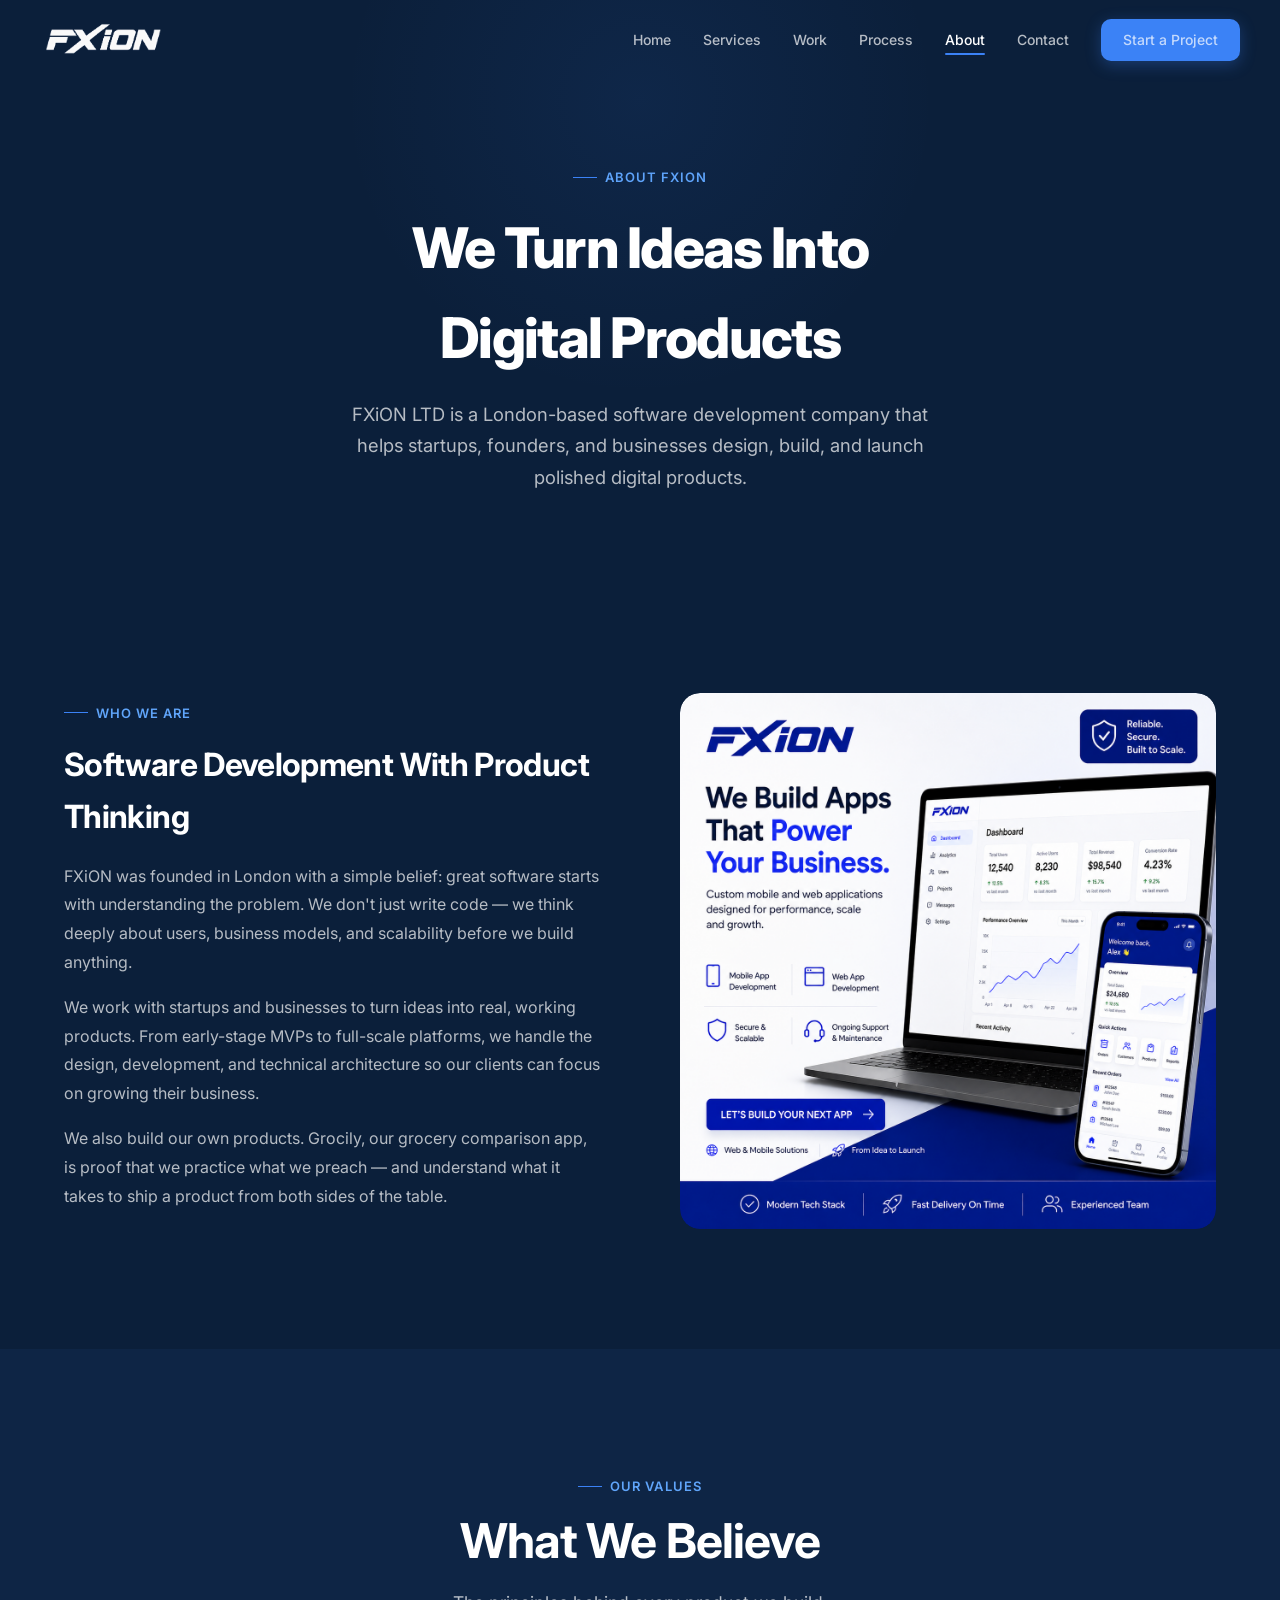
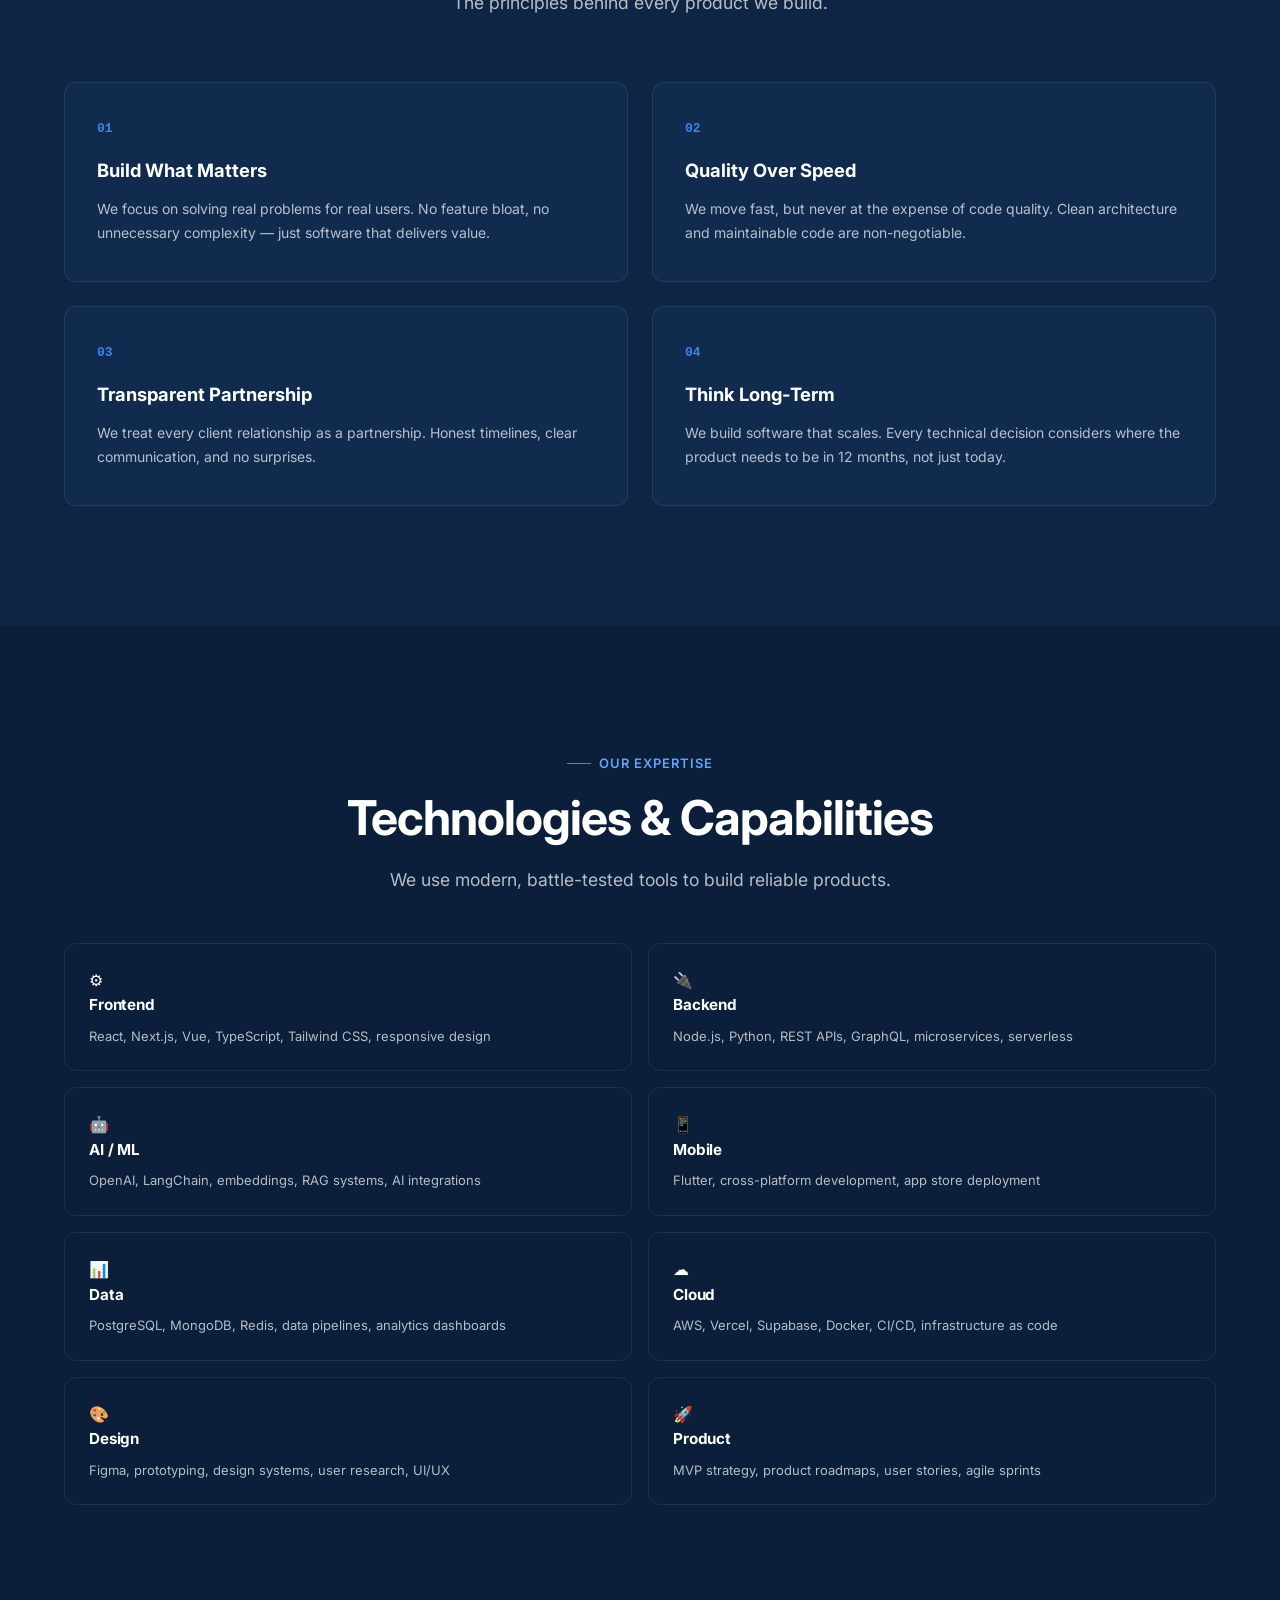
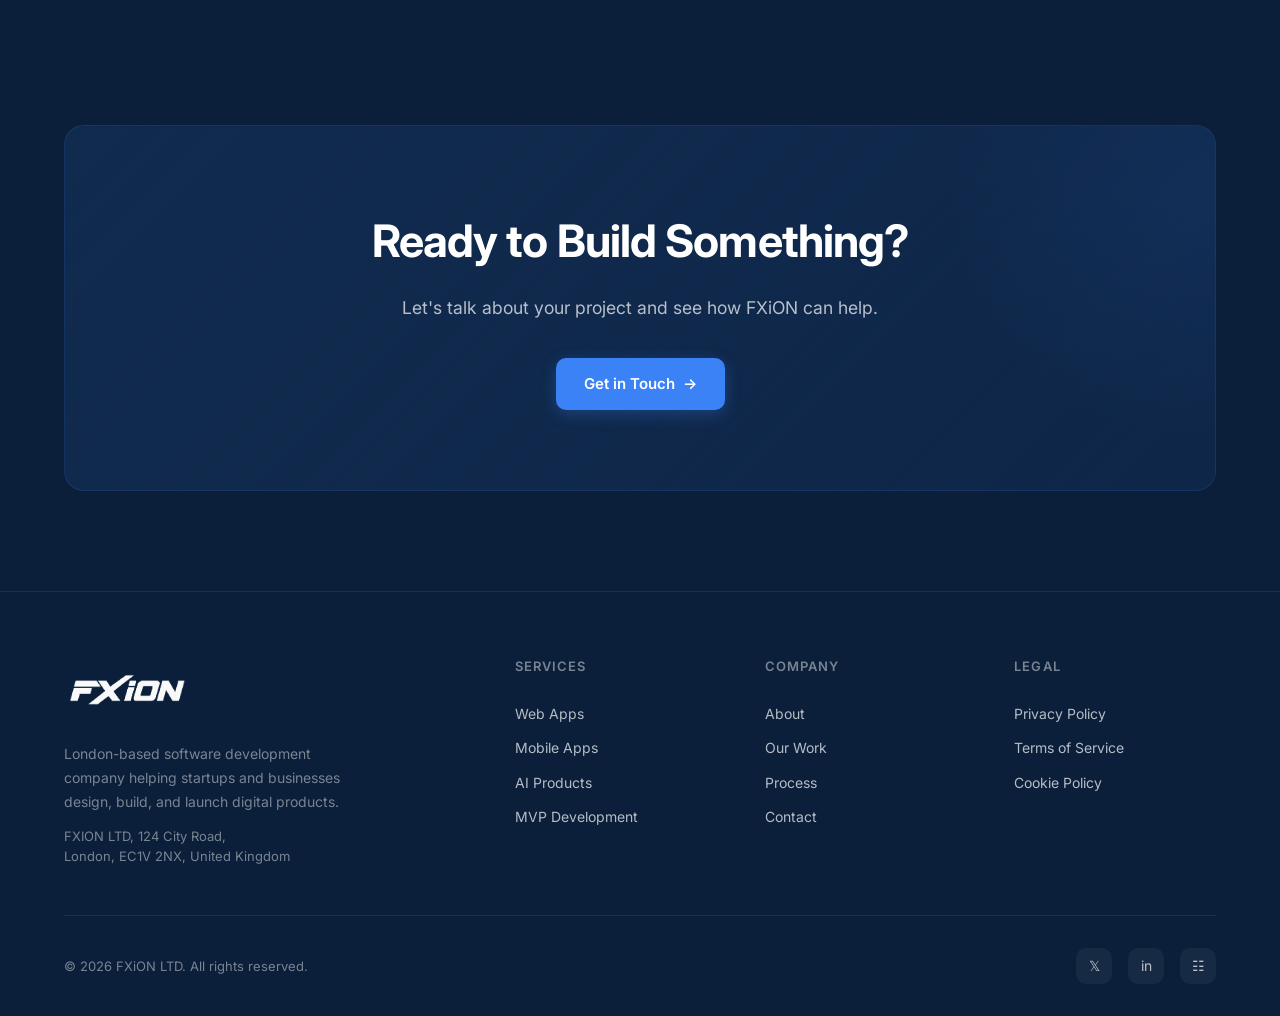
==== commit 9a4e4003: "Replace About page visual with about-hero image Swap the faded logo for a full-bleed about-hero.png " ====
--- a/about.html
+++ b/about.html
@@ -85,7 +85,7 @@
           <p>We also build our own products. Grocily, our grocery comparison app, is proof that we practice what we preach — and understand what it takes to ship a product from both sides of the table.</p>
         </div>
         <div class="about-visual">
-          <img src="logo.png" alt="FXiON">
+          <img src="about-hero.png" alt="FXiON — We build apps that power your business. Custom mobile and web applications designed for performance, scale and growth.">
         </div>
       </div>
     </div>
--- a/styles.css
+++ b/styles.css
@@ -1537,20 +1537,14 @@
 
 .about-visual {
   border-radius: var(--radius-lg);
-  background: var(--bg-card);
-  border: 1px solid var(--border);
-  padding: 48px;
-  display: flex;
-  align-items: center;
-  justify-content: center;
-  aspect-ratio: 1;
+  overflow: hidden;
 }
 
 .about-visual img {
-  width: 280px;
-  height: auto;
-  opacity: 0.2;
-  filter: brightness(2);
+  width: 100%;
+  height: 100%;
+  object-fit: cover;
+  border-radius: var(--radius-lg);
 }
 
 .values-grid {
